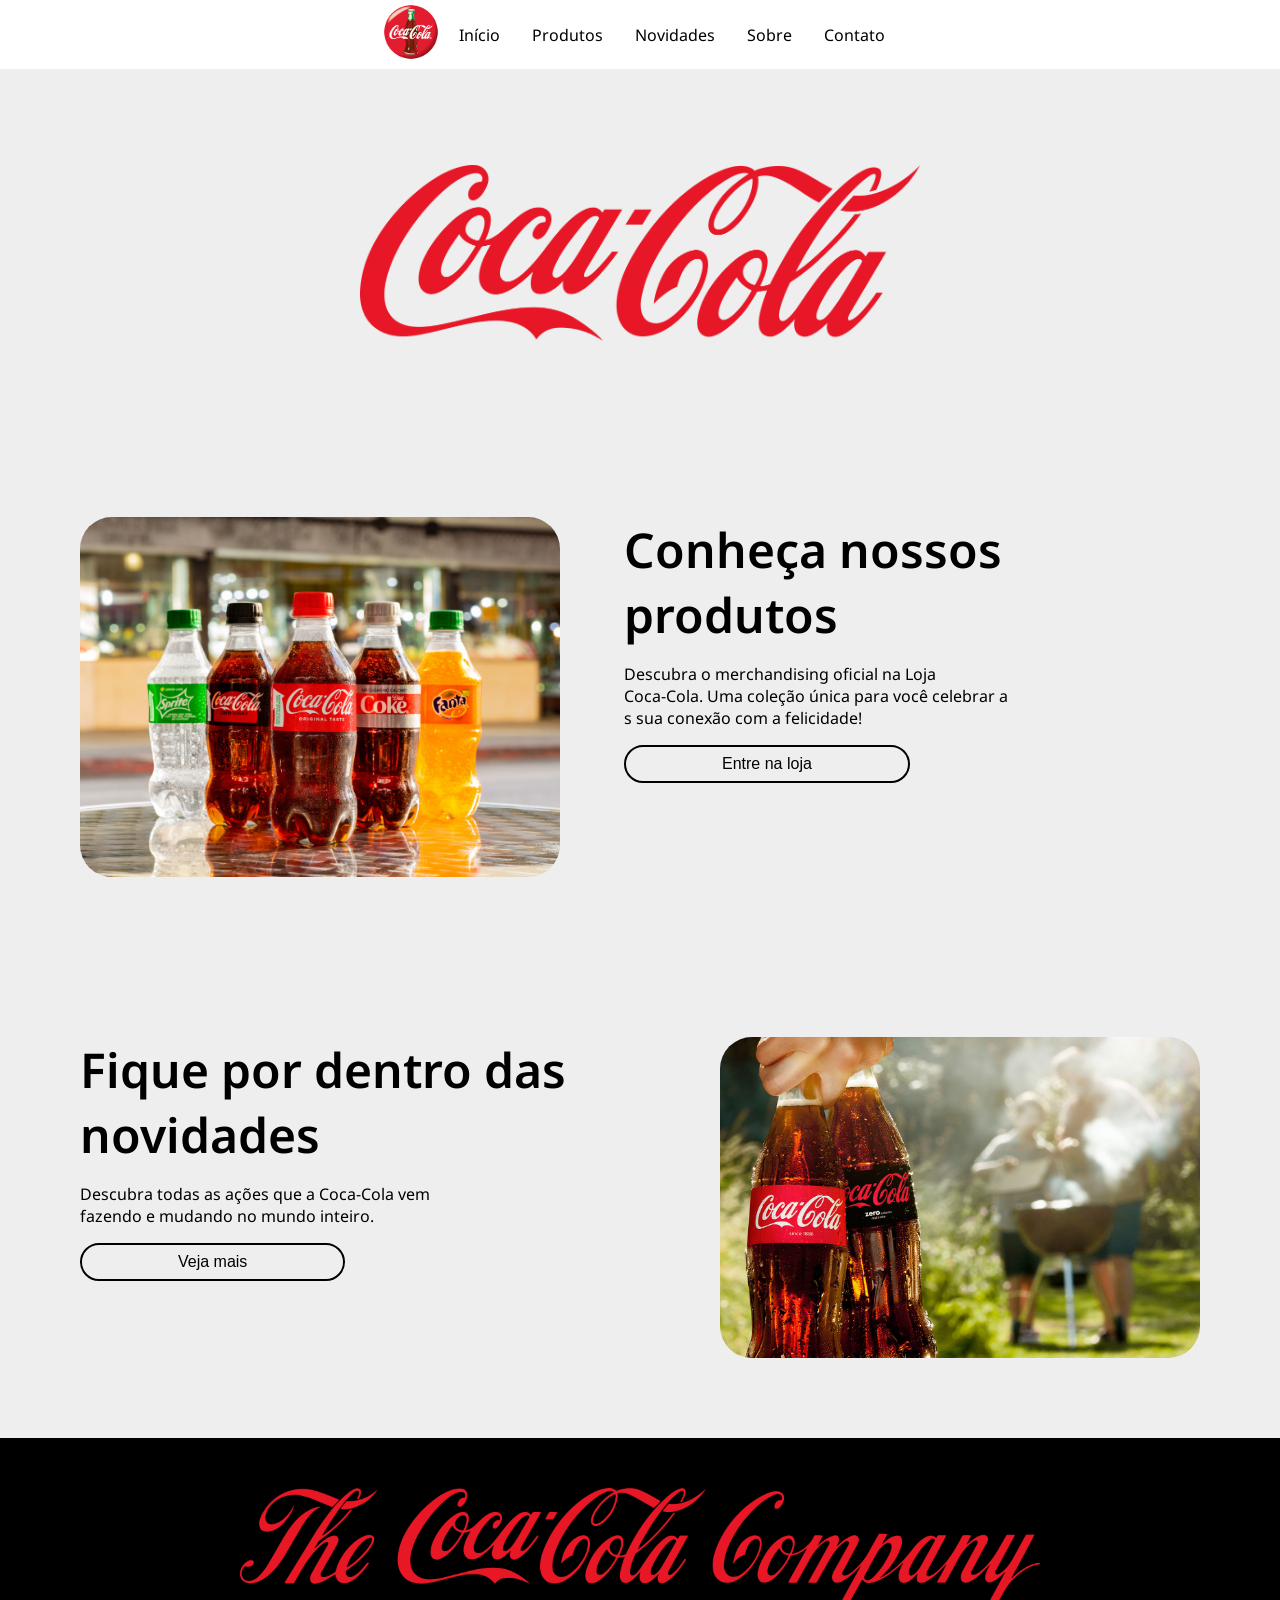
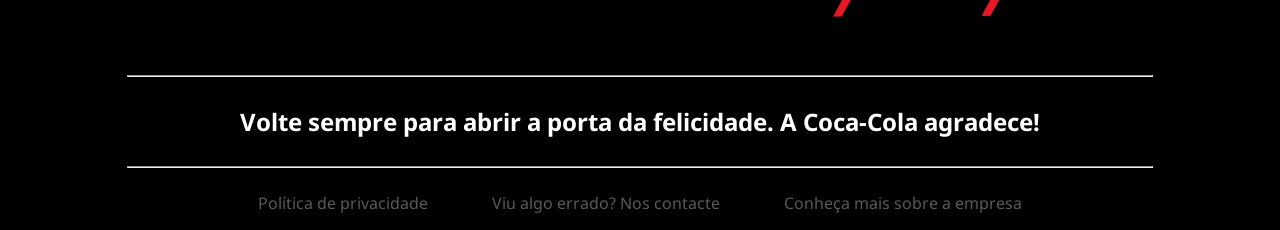
==== index.html @ 6ea71fd9 "feat: Toggle Menu improvements and some resposivity things fixed" ====
<!DOCTYPE html>
<html lang="pt-br">
<head>
    <style>
        @import url('https://fonts.googleapis.com/css2?family=Noto+Sans:ital,wght@0,100..900;1,100..900&display=swap');
    </style>
    <meta charset="UTF-8">
    <meta name="viewport" content="width=device-width, initial-scale=1.0">
    <link rel="stylesheet" href="style.css">
    <link rel="stylesheet" type="text/css" href="https://cdn.playarena.me/FontAwesome/css/all.css">
    <link rel="shortcut icon" href="img/favicon.ico" type="image/x-icon">
    <title>Coca-Cola: A porta da felicidade</title>
</head>
<body>
    <nav class="navBar" id="navBar">
        <a role="button" href="" class="navImage"><img class="navImage" src="../img/R.png" alt="">  </a> 
        <div class="buttonsNavDiv" id="mobilenav">   
            <a role="button" href="../index.html" class="menuLink">Início</a>    
            <a role="button" href="pages/products.html" class="menuLink">Produtos</a>
            <a role="button" href="pages/news.html" class="menuLink">Novidades</a>
            <a role="button" href="pages/about.html" class="menuLink">Sobre</a>
            <a role="button" href="pages/contact.html" class="menuLink">Contato</a>
            <button class="respButtons" id="mobileX" onclick="closeMobileMenu()">
                <i class="fa-solid fa-x"></i>
            </button>
            <hr class="hrNavMob" style="width: 100%; height: 2px; border-radius: 5px; outline: none; background-color: black;">
            <div class="navmobFooterDiv">
                <img class="navmobFooter" src="img/cocacompany.png" alt="" >
            </div>
            
        </div>
            <button class="respButtons" id="mobilenavbtn" onclick="toggleMobileMenu()">
                <i class="fa fa-bars"></i>
            </button>
    </nav>
    <main>
        <div class="initImage">
            <img class="mainImage" src="img/coca-cola-main-logo.png" alt="">
        </div>

        <div class="prodCard">
            <img class="card01" src="img/products.jpg" alt=""> 
            <div>
                <label class="labelCard" for="card01">Conheça nossos produtos</label>
                <p class="paragraphCard">Descubra o merchandising oficial na Loja <br> Coca‑Cola. Uma coleção única para você celebrar a <br>s sua conexão com a felicidade!</p>
                <button class="buttonCard">Entre na loja</button>
            </div>
        </div>
        <div class="prodCard">
            <div>
                <label class="labelCard" for="card01">Fique por dentro das novidades</label>
                <p class="paragraphCard">Descubra todas as ações que a Coca‑Cola vem <br> fazendo e mudando no mundo inteiro.</p>
                <button class="buttonCard">Veja mais</button>
            </div>
            <img class="card01" src="img/novidades.jpg" alt=""> 
        </div>
    </main>

    <footer>
        <img class="footerIMG" src="img/cocacompany.png" alt="">
        <hr style="color: white; width: 80%;">
        <h2>Volte sempre para abrir a porta da felicidade. A Coca-Cola agradece!</h2>
        <hr style="color: white; width: 80%;">
        <div class="footerBtns">
            <a class="ftrBTN" href="#">Política de privacidade</a>
            <a class="ftrBTN"href="#">Viu algo errado? Nos contacte</a>
            <a class="ftrBTN"href="#">Conheça mais sobre a empresa</a>
        </div>
    </footer>

    <script src="app.js"></script>
</body>
</html>
---- style.css ----
.noto-sans-oie {
    font-family: "Noto Sans", sans-serif;
    font-optical-sizing: auto;
    font-weight: 10;
    font-style: normal;
    font-variation-settings:
      "wdth" 100;
  }
body{
    --bgcolor: rgb(238, 238, 238);
    font-family: "Noto Sans", sans-serif;
    padding: 0;
    margin: 0;
    display: flex;
    align-items: center;
    flex-direction: column;
    background-color: var(--bgcolor);
    height: 100%;
    max-width: 100vw;
    max-height: 100vh;
}

.navBar {
    outline: none;
    display: flex;
    justify-content: center;
    align-items: center;
    background-color: white;
    width: 100%;
    height: 100%;
}

#mobilenavbtn{
    display: none;
}

.buttonsNavDiv {
    display: flex;
    justify-content: flex-start;
    align-items: center;
}

.navImage{
    width: 4rem;
}

.respButtons{
    outline: none;
    background: none;
    border: none;
    font-size: 1rem;
    cursor: pointer;
}
footer {
    display: flex;
    justify-content: center;
    align-items: center;
    flex-direction: column;
    background-color: black;
    color: white;
    width: 100%;
    height: fit-content;
}
@keyframes rotateCan {
    0% {
        transform: rotate(0deg);
    } 
    100% {
        transform: rotate(360deg);
    }
}
#mobileBars {
    color: black;
}
.navImage:hover {
    animation: rotateCan 2s;
}

.menuLink {
    margin: 1rem;
    text-decoration: none;
    color:black; 
}

.menuLink:hover {
    text-decoration: underline;
    text-underline-offset: 1.6rem;
    text-decoration-thickness: 0.2rem;
}

.initImage {
    display: flex;
    justify-content: center;
    align-items: center;
    flex-direction: column;
    padding: 6rem;
}

.mainImage{
    width: 35rem;
}

.prodCard{
    padding: 5rem;
    display: flex;
    gap: 4rem;
    justify-content: flex-start;
    align-items: flex-start;
    flex-direction: row;
}
.labelCard{
    font-size: 3rem;
    font-weight: 600;

}
.buttonCard {
    outline: none;
    font-size: 1rem;
    background-color: var(--bgcolor);
    padding: 0.5rem 6rem;
    border: 2px solid black;
    border-radius: 4rem;
    cursor: pointer;
}

.buttonCard:hover {
    background-color: lightgray;
}

.card01 {
    width: 30rem;
    border-radius: 2rem;
}

.footerIMG{
    padding: 50px;
    width: 50rem;
}

.footerBtns{
    display: flex;
    justify-content: center;
    align-items: center;
    flex-direction: row;
}

.footerBtns > .ftrBTN {
    padding: 1rem 2rem;
    opacity: 35%;
    text-decoration: none;
    color: white;
}

.ftrBTN:hover {
    opacity: 100%;
}

body:has(.mobileactive) {
    overflow: hidden;
}

body:has(.mobileactive) .buttonsNavDiv {
    display: flex;
}
#mobileX {
    display: none;
}
body:has(.mobileactive) #mobileX {
    display: block;
        position: absolute;
        right: 10rem;
        top: 7rem;
}

.hrNavMob{
    display: none;
}
body:has(.mobileactive) .hrNavMob {
    display: flex;
}
body:has(.mobileactive) .navmobFooterDiv {
    display: flex;
    justify-content: center;
    align-items: center;
    width: 100%;
}
.navmobFooterDiv{
    display: none;
}
body:has(.mobileactive) .navmobFooter {
    width: 20rem;
}

@media (max-width: 1000px) {
    .buttonsNavDiv {
        position: fixed;
        inset: 0;
        background-color: white;
        display: none;
        gap: 2rem;
        padding: min(10rem, 10%);
        flex-direction: column;
        justify-content: center;
        align-items: flex-start;
    }

    .navBar.mobileactive{
        height: 100%;
    }

    .navBar{
        gap: 50%;
    }

    #mobilenavbtn{
        display: block;
    }

    .menuLink:hover {
        text-decoration: underline;
        text-underline-offset: 0.2rem;
        text-decoration-thickness: 0.2rem;
    }
}
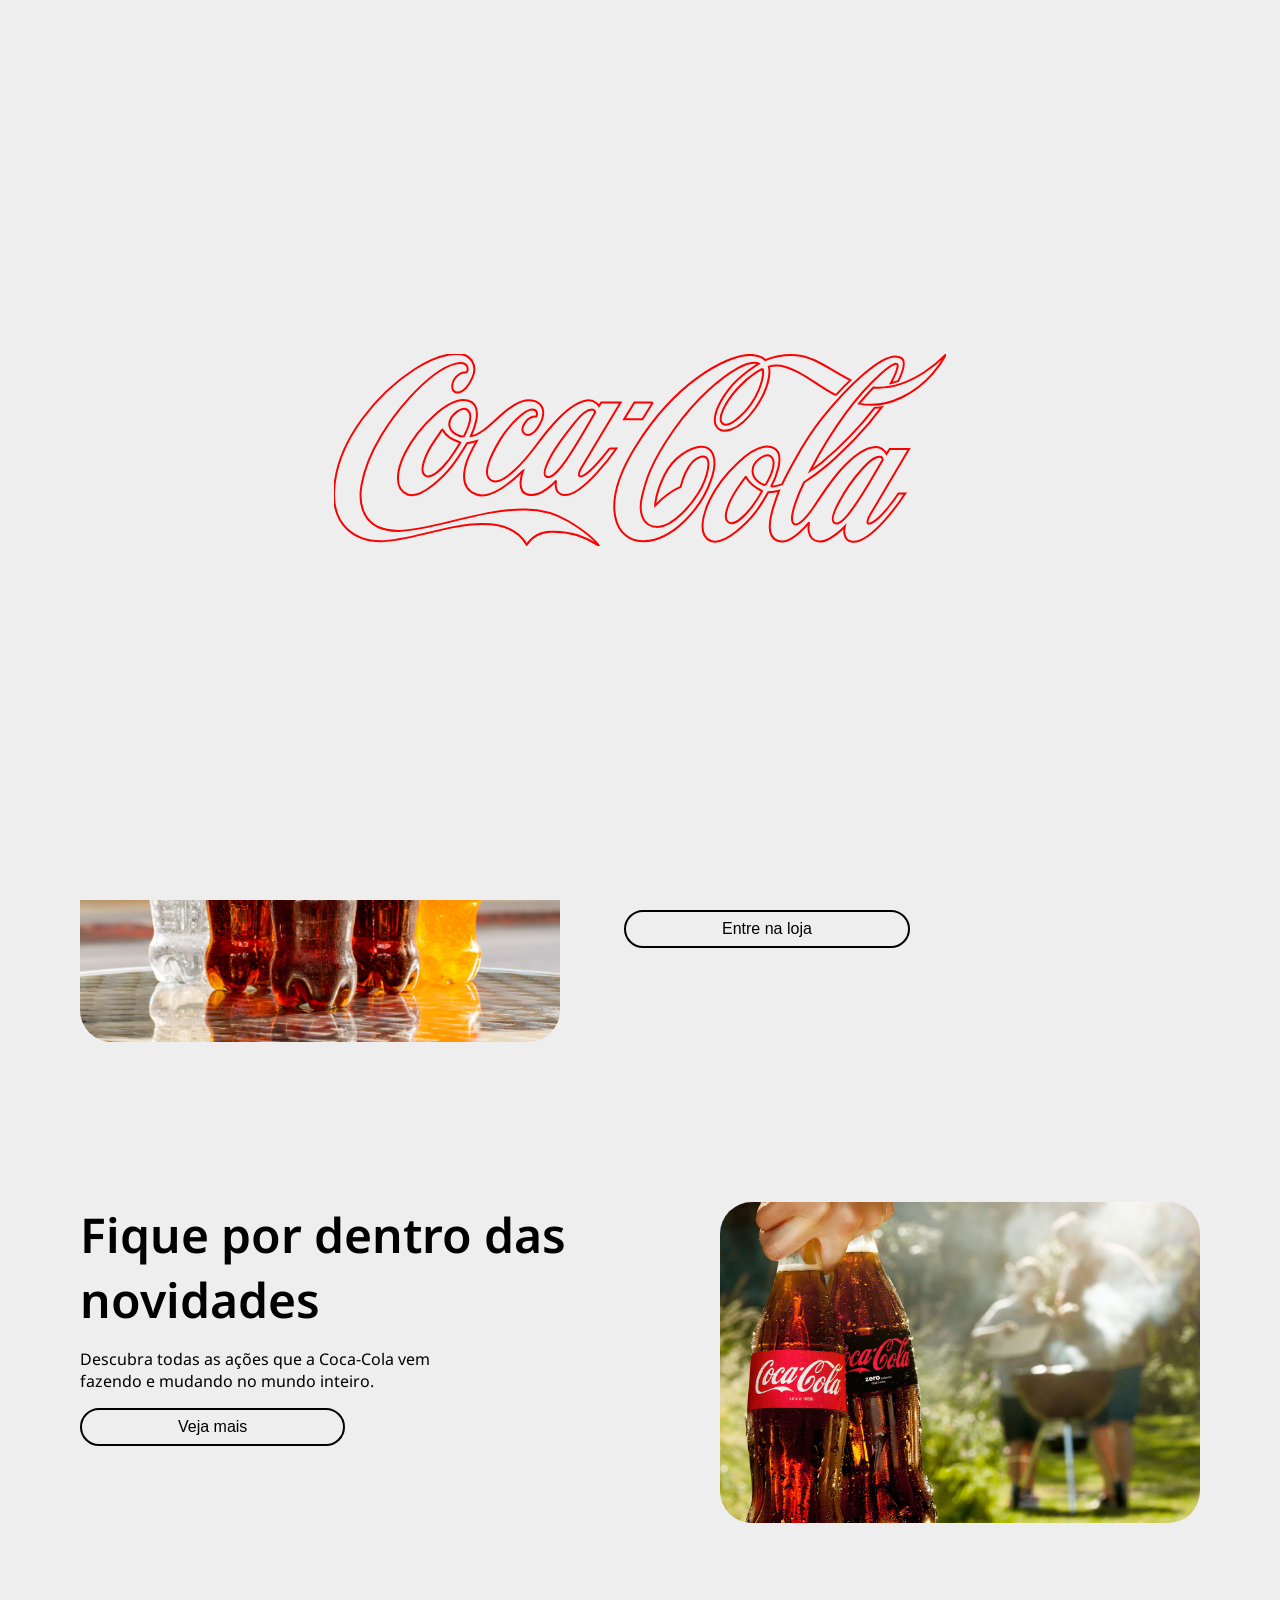
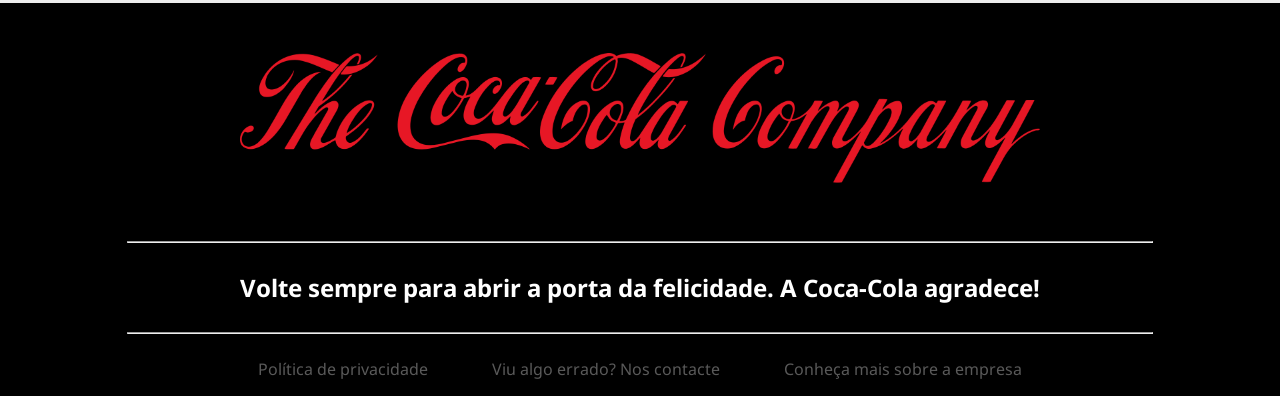
==== commit 07c91d35: "feat: Added a new LoadingScreenPage, added same NAV at all pages, finished first page??" ====
--- a/index.html
+++ b/index.html
@@ -12,6 +12,9 @@
     <title>Coca-Cola: A porta da felicidade</title>
 </head>
 <body>
+    <div class="LoadingScreen loading">
+        <svg xmlns="http://www.w3.org/2000/svg" viewBox="0 0 615.08 192.94"><title>Coca cola</title><g><g><path pathLength="1" class="cls-1" d="M430.88,14.81s-11.53,4.59-24.94,19.37S384.72,65.58,390.5,70c2.22,1.68,7.34,2,16.63-6.4a73.4,73.4,0,0,0,19.66-27.26c6-14.63,4.09-21.35,4.09-21.51M504.27,41.4c-14.9-7.64-25.79-17-37.12-22.79-10.81-5.55-17.8-7.87-26.54-6.7a27.08,27.08,0,0,0-3.6.9S441.51,28.18,423.6,54C405.46,80.18,389,80,384.32,72.81c-4.9-7.59,1.43-23.06,12-36.83,11.07-14.4,30.51-26.34,30.51-26.34s-6.2-3.79-21.42,4.84C390.56,22.86,365,42.86,341.28,76.59s-28.42,52.29-31.82,66.9-.31,30.26,15.89,30.26,35.06-24.71,40.38-33.3c9.89-16,16.34-40.54,2.88-37.17-6.63,1.66-12,9-15.39,16.07a68.75,68.75,0,0,0-4.88,14.2,56,56,0,0,0-13.13,7.64,97.09,97.09,0,0,0-12.46,11s.06-11.68,9.37-30.58,26.4-27.53,36.08-28.34c8.72-.7,20.07,6.7,10.45,34s-38,60.49-67.81,60.9c-27.51.38-45.51-34.73-7.22-96C346,24.48,395.71,3.71,411.85,1.4s21.39,4.81,21.39,4.81a69.43,69.43,0,0,1,30.69-5.06C483.64,2.48,498.88,16.43,519,26.23c-5.23,5-10.22,10.25-14.72,15.17m88.54-22.79c-13.66,8.76-32.56,16.7-50.72,15-4.6,4.75-9.52,10.25-14.45,16.25,31.49,6.23,59.08-13.28,73.75-29.89A97.91,97.91,0,0,0,615.08.3a122.82,122.82,0,0,1-22.27,18.31m-41.93,88.72a6.86,6.86,0,0,0,.58-1.31,3.18,3.18,0,0,0-2.89-2.76c-3-.14-7.09.43-17.82,12.31a161.54,161.54,0,0,0-22.81,32.36c-6.14,11.22-8.63,19.58-5.1,21.74a5.09,5.09,0,0,0,3.72.38c2.39-.57,5.1-2.81,9.22-7.58,1.93-2.24,4.07-5.41,6.63-8.92,7.1-9.66,24.94-40.07,28.47-46.22M439.42,120.25c1.79-4.68,4.07-13.87-.67-17.48-5.09-3.83-18.07,5.16-18.14,14.38-.09,9.44,9.14,13.71,11.35,14.31,1.26.34,1.7.29,2.31-.72a84.17,84.17,0,0,0,5.15-10.49m-9.82,17.17a39.24,39.24,0,0,1-8.92-5.69A28.6,28.6,0,0,1,414,123.6c-.18-.3-.36-.07-.56.2s-1,1-7.92,11.14-17.55,31.15-7.93,34.73c6.16,2.29,16.41-8.5,22-15.65a133.53,133.53,0,0,0,10.33-15.72c.29-.61,0-.75-.31-.88m109.12,24.27c-2.61,4.18-5.59,12.2,3,7.21,10.51-6.07,25.48-28.78,25.48-28.78H574a227.6,227.6,0,0,1-20.58,27c-10.65,11.8-23.64,22.52-32.79,21.46-10.69-1.25-7.34-15.28-7.34-15.28S498,189.58,487.42,188.41c-14.29-1.58-9.93-19.24-9.93-19.24S461.33,189,450.32,188.39c-17.26-1-12.92-22-8.12-36.79,2.57-7.91,4.95-14.12,4.95-14.12s-1.71.45-5.39,1c-1.92.27-5.42.47-5.42.47s-7.19,12.68-12.94,20.3-30.19,33.89-44.57,28.63c-13.3-4.86-8.9-25.22-1.16-41.4,11.3-23.59,43.08-57.48,61.41-53,19,4.61.43,39.28.43,39.28s0,.13.2.22c.38.14,1.37.25,3.66-.2a41.13,41.13,0,0,0,6.95-2.07s19.1-40,40.2-66.17S553.71-6.7,570.23,4.2c4,2.68,2.2,11.91-3.24,23.11a74.1,74.1,0,0,1-7.46,2c3.64-6.61,6.05-12.18,6.77-16.07,2.49-13.52-29.08,15-51.64,45.64a425.28,425.28,0,0,0-36.1,58.43A98.92,98.92,0,0,0,490.2,109a333.22,333.22,0,0,0,28.64-26.74,311.87,311.87,0,0,0,24.38-28.14,66.14,66.14,0,0,0,7.17-.74,308.92,308.92,0,0,1-26.9,31.78c-9,9.1-18.74,18.89-27.2,26a226.54,226.54,0,0,1-23.86,17.73s-19.73,39.79-9,42.34c6.31,1.52,18.77-17.67,18.77-17.67s16.26-24.81,26.06-36c13.37-15.2,24.88-24,36.38-24.16,6.7-.12,10.65,7,10.65,7l3.15-4.88h19.4s-36.23,61.48-39.13,66.11M592.81,18.61c-13.66,8.76-32.56,16.7-50.72,15-4.6,4.75-9.52,10.25-14.45,16.25,31.49,6.23,59.08-13.28,73.75-29.89A97.91,97.91,0,0,0,615.08.3a122.82,122.82,0,0,1-22.27,18.31M320.36,48.77H301.91L291.48,65.62l18.45,0ZM233,107.12c7.85-10.76,29.51-48.47,29.51-48.47a3.17,3.17,0,0,0-2.88-2.76c-3-.14-8,.87-17.93,13.3s-17.64,22.32-23.26,32.61c-6.16,11.23-8.85,19.15-5.31,21.3a5.26,5.26,0,0,0,3.71.38c2.3-.58,5.31-2.89,9.44-7.64,1.94-2.22,4.14-5.21,6.72-8.72m-99-51c-5.1-3.85-18.07,5.16-18.14,14.36-.08,9.45,11.67,12.34,13.19,12.41a2.31,2.31,0,0,0,1.29-.27,1.54,1.54,0,0,0,.62-.68,89.27,89.27,0,0,0,3.72-8.34c1.79-4.68,4.06-13.87-.68-17.48m-7.69,32.53a43,43,0,0,1-10-4.6,20.82,20.82,0,0,1-7.14-7.91c-.18-.3-.38-.07-.56.2s-1.22,1.57-8.16,11.75-17.22,31-7.59,34.58C99,125,109.37,114.12,115,107a185.55,185.55,0,0,0,11.66-17.46c.23-.61,0-.75-.34-.86M277,94.92h6.76s-33.87,49-53,46.72c-10.68-1.25-7.51-14.43-7.51-14.43s-15,17.56-28.78,14c-12.5-3.21-4.43-24-4.43-24-1.42.57-28.47,31.06-47.48,23.75-19.89-7.68-9.56-33.21-5.78-40.89,3.21-6.47,6.76-12.77,6.76-12.77s-3.05.86-5,1.3-4.77,1-4.77,1-9.41,15.29-15.16,22.92-30.19,33.85-44.59,28.63-10.83-25.37-2.74-41.37c13.12-25.95,44.25-57.84,63-53,18.94,4.83,3.26,35.55,3.26,35.55s3.77.49,12.8-5.67c13-8.87,30.16-32.73,48.74-29.93C207.84,48.05,216,57,204.84,74c-3.56,5.46-9.53,10.34-14.1,5.51-2.85-3-.36-8.47,2.63-12.21a11.7,11.7,0,0,1,10-4.58s3.07-7-4.74-6.9c-6.32.12-22.32,14.85-31.35,29.73-8.28,13.66-20.83,36.93-8.23,42,11.55,4.66,33.53-21.43,43.71-35.1S236.14,47.8,255.6,46.56c6.7-.44,10.69,5.67,10.69,5.67l2.25-3.56H288s-36.65,61.16-39.51,65.79c-2.25,3.62-5.24,11.76,3,7.2S277,94.92,277,94.92m-10.59,98a80.59,80.59,0,0,0-48.9-14.27,30,30,0,0,0-23.86,12.93c-7.42-12.95-22.09-20.9-44.77-20.72-36.65.42-73,17.32-101.8,17.3C19.48,188.16-.65,170.81,0,140,1.21,85.93,46.9,37.24,81,15.33,100.66,2.74,117.1-1,127.85.21c7.84.87,17.27,9.93,11.32,23.28C130.43,43,118.36,41.4,118.81,32.07c.25-6.07,4.29-9.89,7.33-12,1.93-1.33,5.34-1.71,7.12-1.75,1.73-1.46,3-12.14-11-8.63S91.26,27,75.12,44.83,33.85,96.36,27.64,131.75c-2.9,16.41-1,46.34,37.91,46,33-.27,81.64-22,126.34-21.55,17.35.17,32.45,4.85,44.22,12.11,11.56,7.12,25.42,17.52,30.34,24.62"/></g></g></svg>
+    </div>
     <nav class="navBar" id="navBar">
         <a role="button" href="" class="navImage"><img class="navImage" src="../img/R.png" alt="">  </a> 
         <div class="buttonsNavDiv" id="mobilenav">   
@@ -25,9 +28,8 @@
             </button>
             <hr class="hrNavMob" style="width: 100%; height: 2px; border-radius: 5px; outline: none; background-color: black;">
             <div class="navmobFooterDiv">
-                <img class="navmobFooter" src="img/cocacompany.png" alt="" >
+                <img class="navmobFooter" src="img/cocacompany.png" alt="The Coca Cola Company Logo" >
             </div>
-            
         </div>
             <button class="respButtons" id="mobilenavbtn" onclick="toggleMobileMenu()">
                 <i class="fa fa-bars"></i>
@@ -35,7 +37,7 @@
     </nav>
     <main>
         <div class="initImage">
-            <img class="mainImage" src="img/coca-cola-main-logo.png" alt="">
+            <svg xmlns="http://www.w3.org/2000/svg" viewBox="0 0 615.08 192.94"><title>Coca cola</title><g><g><path pathLength="1" class="cls-1" d="M430.88,14.81s-11.53,4.59-24.94,19.37S384.72,65.58,390.5,70c2.22,1.68,7.34,2,16.63-6.4a73.4,73.4,0,0,0,19.66-27.26c6-14.63,4.09-21.35,4.09-21.51M504.27,41.4c-14.9-7.64-25.79-17-37.12-22.79-10.81-5.55-17.8-7.87-26.54-6.7a27.08,27.08,0,0,0-3.6.9S441.51,28.18,423.6,54C405.46,80.18,389,80,384.32,72.81c-4.9-7.59,1.43-23.06,12-36.83,11.07-14.4,30.51-26.34,30.51-26.34s-6.2-3.79-21.42,4.84C390.56,22.86,365,42.86,341.28,76.59s-28.42,52.29-31.82,66.9-.31,30.26,15.89,30.26,35.06-24.71,40.38-33.3c9.89-16,16.34-40.54,2.88-37.17-6.63,1.66-12,9-15.39,16.07a68.75,68.75,0,0,0-4.88,14.2,56,56,0,0,0-13.13,7.64,97.09,97.09,0,0,0-12.46,11s.06-11.68,9.37-30.58,26.4-27.53,36.08-28.34c8.72-.7,20.07,6.7,10.45,34s-38,60.49-67.81,60.9c-27.51.38-45.51-34.73-7.22-96C346,24.48,395.71,3.71,411.85,1.4s21.39,4.81,21.39,4.81a69.43,69.43,0,0,1,30.69-5.06C483.64,2.48,498.88,16.43,519,26.23c-5.23,5-10.22,10.25-14.72,15.17m88.54-22.79c-13.66,8.76-32.56,16.7-50.72,15-4.6,4.75-9.52,10.25-14.45,16.25,31.49,6.23,59.08-13.28,73.75-29.89A97.91,97.91,0,0,0,615.08.3a122.82,122.82,0,0,1-22.27,18.31m-41.93,88.72a6.86,6.86,0,0,0,.58-1.31,3.18,3.18,0,0,0-2.89-2.76c-3-.14-7.09.43-17.82,12.31a161.54,161.54,0,0,0-22.81,32.36c-6.14,11.22-8.63,19.58-5.1,21.74a5.09,5.09,0,0,0,3.72.38c2.39-.57,5.1-2.81,9.22-7.58,1.93-2.24,4.07-5.41,6.63-8.92,7.1-9.66,24.94-40.07,28.47-46.22M439.42,120.25c1.79-4.68,4.07-13.87-.67-17.48-5.09-3.83-18.07,5.16-18.14,14.38-.09,9.44,9.14,13.71,11.35,14.31,1.26.34,1.7.29,2.31-.72a84.17,84.17,0,0,0,5.15-10.49m-9.82,17.17a39.24,39.24,0,0,1-8.92-5.69A28.6,28.6,0,0,1,414,123.6c-.18-.3-.36-.07-.56.2s-1,1-7.92,11.14-17.55,31.15-7.93,34.73c6.16,2.29,16.41-8.5,22-15.65a133.53,133.53,0,0,0,10.33-15.72c.29-.61,0-.75-.31-.88m109.12,24.27c-2.61,4.18-5.59,12.2,3,7.21,10.51-6.07,25.48-28.78,25.48-28.78H574a227.6,227.6,0,0,1-20.58,27c-10.65,11.8-23.64,22.52-32.79,21.46-10.69-1.25-7.34-15.28-7.34-15.28S498,189.58,487.42,188.41c-14.29-1.58-9.93-19.24-9.93-19.24S461.33,189,450.32,188.39c-17.26-1-12.92-22-8.12-36.79,2.57-7.91,4.95-14.12,4.95-14.12s-1.71.45-5.39,1c-1.92.27-5.42.47-5.42.47s-7.19,12.68-12.94,20.3-30.19,33.89-44.57,28.63c-13.3-4.86-8.9-25.22-1.16-41.4,11.3-23.59,43.08-57.48,61.41-53,19,4.61.43,39.28.43,39.28s0,.13.2.22c.38.14,1.37.25,3.66-.2a41.13,41.13,0,0,0,6.95-2.07s19.1-40,40.2-66.17S553.71-6.7,570.23,4.2c4,2.68,2.2,11.91-3.24,23.11a74.1,74.1,0,0,1-7.46,2c3.64-6.61,6.05-12.18,6.77-16.07,2.49-13.52-29.08,15-51.64,45.64a425.28,425.28,0,0,0-36.1,58.43A98.92,98.92,0,0,0,490.2,109a333.22,333.22,0,0,0,28.64-26.74,311.87,311.87,0,0,0,24.38-28.14,66.14,66.14,0,0,0,7.17-.74,308.92,308.92,0,0,1-26.9,31.78c-9,9.1-18.74,18.89-27.2,26a226.54,226.54,0,0,1-23.86,17.73s-19.73,39.79-9,42.34c6.31,1.52,18.77-17.67,18.77-17.67s16.26-24.81,26.06-36c13.37-15.2,24.88-24,36.38-24.16,6.7-.12,10.65,7,10.65,7l3.15-4.88h19.4s-36.23,61.48-39.13,66.11M592.81,18.61c-13.66,8.76-32.56,16.7-50.72,15-4.6,4.75-9.52,10.25-14.45,16.25,31.49,6.23,59.08-13.28,73.75-29.89A97.91,97.91,0,0,0,615.08.3a122.82,122.82,0,0,1-22.27,18.31M320.36,48.77H301.91L291.48,65.62l18.45,0ZM233,107.12c7.85-10.76,29.51-48.47,29.51-48.47a3.17,3.17,0,0,0-2.88-2.76c-3-.14-8,.87-17.93,13.3s-17.64,22.32-23.26,32.61c-6.16,11.23-8.85,19.15-5.31,21.3a5.26,5.26,0,0,0,3.71.38c2.3-.58,5.31-2.89,9.44-7.64,1.94-2.22,4.14-5.21,6.72-8.72m-99-51c-5.1-3.85-18.07,5.16-18.14,14.36-.08,9.45,11.67,12.34,13.19,12.41a2.31,2.31,0,0,0,1.29-.27,1.54,1.54,0,0,0,.62-.68,89.27,89.27,0,0,0,3.72-8.34c1.79-4.68,4.06-13.87-.68-17.48m-7.69,32.53a43,43,0,0,1-10-4.6,20.82,20.82,0,0,1-7.14-7.91c-.18-.3-.38-.07-.56.2s-1.22,1.57-8.16,11.75-17.22,31-7.59,34.58C99,125,109.37,114.12,115,107a185.55,185.55,0,0,0,11.66-17.46c.23-.61,0-.75-.34-.86M277,94.92h6.76s-33.87,49-53,46.72c-10.68-1.25-7.51-14.43-7.51-14.43s-15,17.56-28.78,14c-12.5-3.21-4.43-24-4.43-24-1.42.57-28.47,31.06-47.48,23.75-19.89-7.68-9.56-33.21-5.78-40.89,3.21-6.47,6.76-12.77,6.76-12.77s-3.05.86-5,1.3-4.77,1-4.77,1-9.41,15.29-15.16,22.92-30.19,33.85-44.59,28.63-10.83-25.37-2.74-41.37c13.12-25.95,44.25-57.84,63-53,18.94,4.83,3.26,35.55,3.26,35.55s3.77.49,12.8-5.67c13-8.87,30.16-32.73,48.74-29.93C207.84,48.05,216,57,204.84,74c-3.56,5.46-9.53,10.34-14.1,5.51-2.85-3-.36-8.47,2.63-12.21a11.7,11.7,0,0,1,10-4.58s3.07-7-4.74-6.9c-6.32.12-22.32,14.85-31.35,29.73-8.28,13.66-20.83,36.93-8.23,42,11.55,4.66,33.53-21.43,43.71-35.1S236.14,47.8,255.6,46.56c6.7-.44,10.69,5.67,10.69,5.67l2.25-3.56H288s-36.65,61.16-39.51,65.79c-2.25,3.62-5.24,11.76,3,7.2S277,94.92,277,94.92m-10.59,98a80.59,80.59,0,0,0-48.9-14.27,30,30,0,0,0-23.86,12.93c-7.42-12.95-22.09-20.9-44.77-20.72-36.65.42-73,17.32-101.8,17.3C19.48,188.16-.65,170.81,0,140,1.21,85.93,46.9,37.24,81,15.33,100.66,2.74,117.1-1,127.85.21c7.84.87,17.27,9.93,11.32,23.28C130.43,43,118.36,41.4,118.81,32.07c.25-6.07,4.29-9.89,7.33-12,1.93-1.33,5.34-1.71,7.12-1.75,1.73-1.46,3-12.14-11-8.63S91.26,27,75.12,44.83,33.85,96.36,27.64,131.75c-2.9,16.41-1,46.34,37.91,46,33-.27,81.64-22,126.34-21.55,17.35.17,32.45,4.85,44.22,12.11,11.56,7.12,25.42,17.52,30.34,24.62"/></g></g></svg>
         </div>
 
         <div class="prodCard">
--- a/style.css
+++ b/style.css
@@ -16,9 +16,9 @@
     flex-direction: column;
     background-color: var(--bgcolor);
     height: 100%;
-    max-width: 100vw;
-    max-height: 100vh;
-}
+    min-height: 100vh;
+}
+
 
 .navBar {
     outline: none;
@@ -52,6 +52,7 @@
     cursor: pointer;
 }
 footer {
+    margin-top: auto;
     display: flex;
     justify-content: center;
     align-items: center;
@@ -94,6 +95,49 @@
     align-items: center;
     flex-direction: column;
     padding: 6rem;
+}
+.LoadingScreen.loading {
+    position: fixed;
+    inset: 0;
+    display: flex;
+    justify-content: center;
+    align-items: center;
+    background-color: var(--bgcolor);
+    width: 100vw;
+    height: 100vh;
+}
+
+body:has(.loading) {
+    overflow: hidden;
+}
+
+.LoadingScreen{
+    display: none;
+}
+
+@keyframes path-line {
+    0% {
+      stroke-dashoffset: 1;
+      fill: transparent;
+    }
+    100% {
+      stroke-dashoffset: 0;
+      fill: red;
+    }
+  } 
+
+.LoadingScreen svg {
+    height: 12rem;
+
+}
+
+.LoadingScreen svg path {
+    stroke-dasharray: 1;
+    stroke-dashoffset: 0;
+    stroke: red;
+    fill: transparent;
+    stroke-width: 2;
+    animation: path-line 2000ms ease-in-out infinite;
 }
 
 .mainImage{
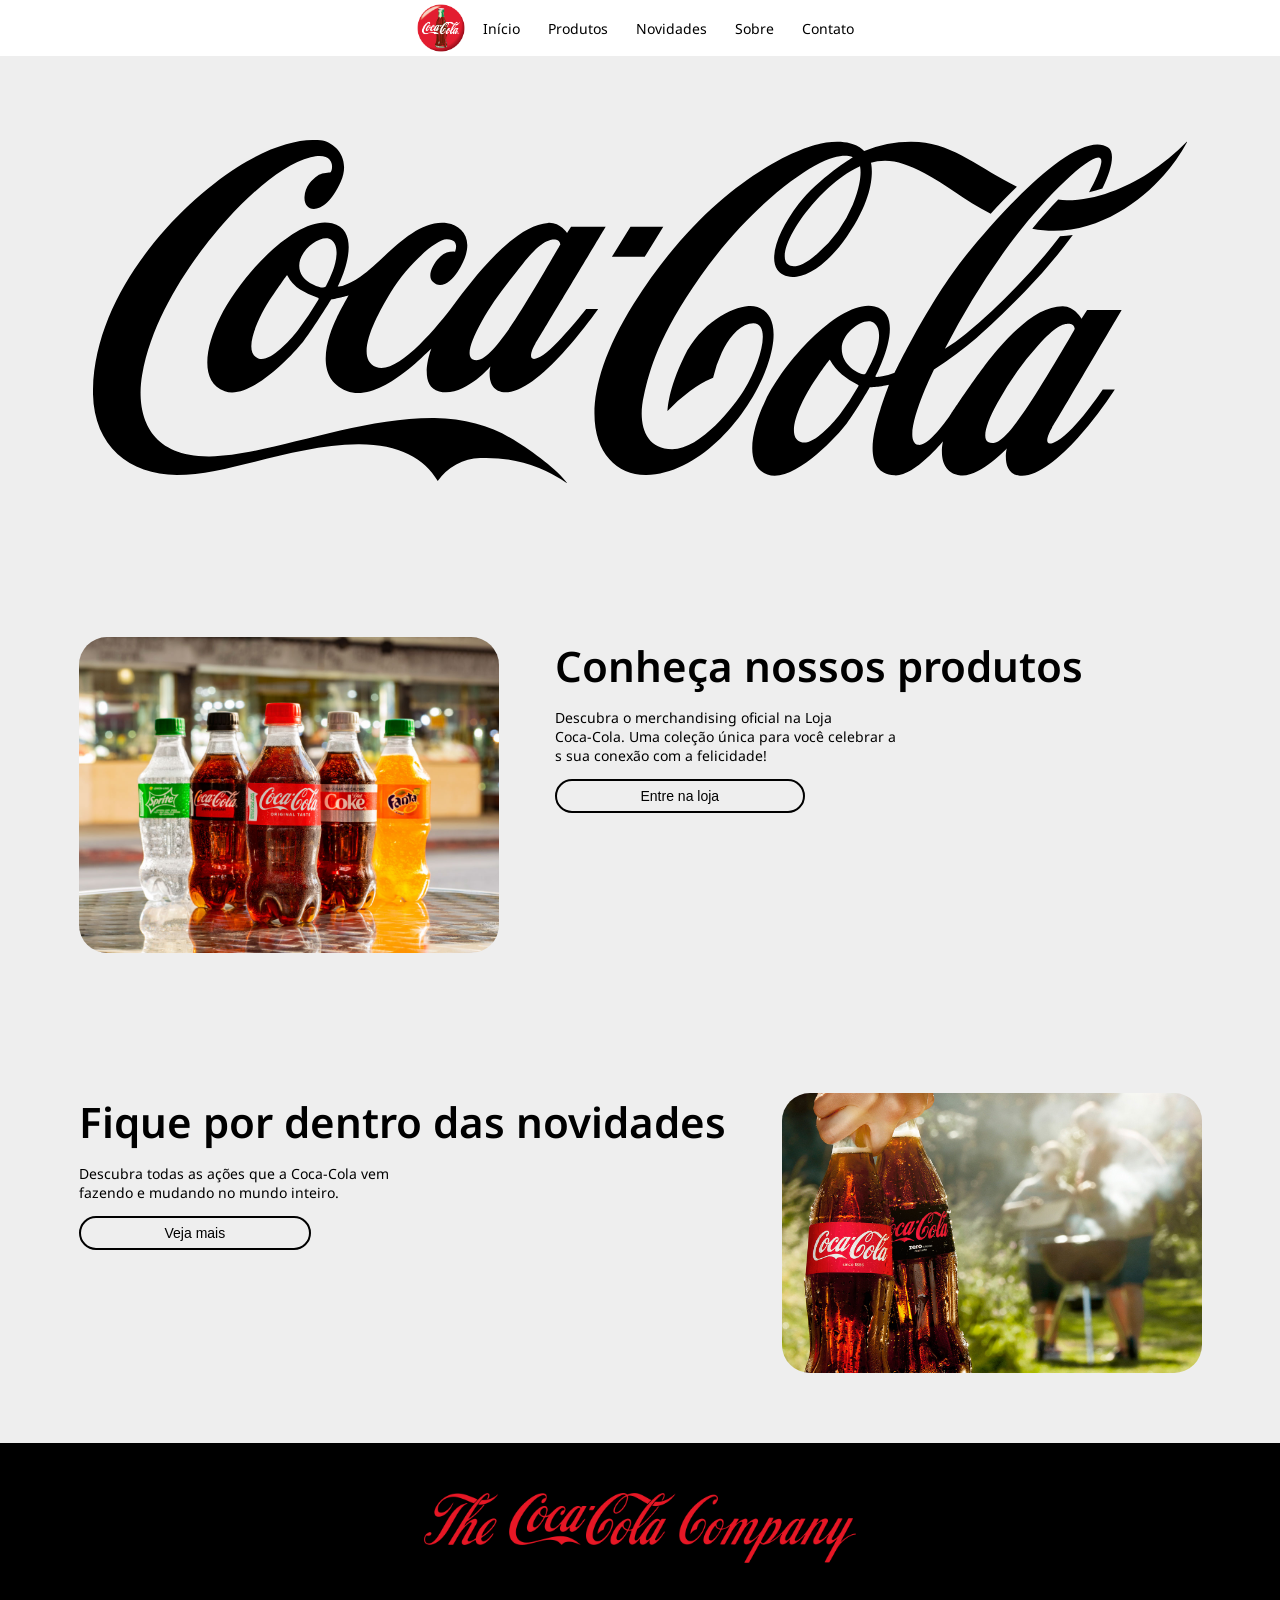
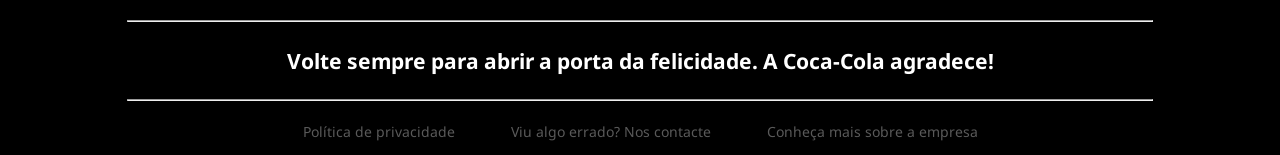
==== commit 2869b053: "feat/tweaks: Resposivity on first page finished, set some verifications in JS" ====
--- a/index.html
+++ b/index.html
@@ -61,7 +61,7 @@
     <footer>
         <img class="footerIMG" src="img/cocacompany.png" alt="">
         <hr style="color: white; width: 80%;">
-        <h2>Volte sempre para abrir a porta da felicidade. A Coca-Cola agradece!</h2>
+        <h2 style="text-align:center;">Volte sempre para abrir a porta da felicidade. A Coca-Cola agradece!</h2>
         <hr style="color: white; width: 80%;">
         <div class="footerBtns">
             <a class="ftrBTN" href="#">Política de privacidade</a>
--- a/style.css
+++ b/style.css
@@ -6,6 +6,8 @@
     font-variation-settings:
       "wdth" 100;
   }
+
+
 body{
     --bgcolor: rgb(238, 238, 238);
     font-family: "Noto Sans", sans-serif;
@@ -41,7 +43,7 @@
 }
 
 .navImage{
-    width: 4rem;
+    height: 4rem;
 }
 
 .respButtons{
@@ -50,6 +52,7 @@
     border: none;
     font-size: 1rem;
     cursor: pointer;
+    color: black;
 }
 footer {
     margin-top: auto;
@@ -178,7 +181,7 @@
 
 .footerIMG{
     padding: 50px;
-    width: 50rem;
+    height: 5rem;
 }
 
 .footerBtns{
@@ -234,6 +237,64 @@
 body:has(.mobileactive) .navmobFooter {
     width: 20rem;
 }
+@media (max-width: 1280px){
+    html {
+        font-size: 14px;
+    }
+    body:has(.mobileactive) #mobileX {
+        display: block;
+            position: absolute;
+            right: 10rem;
+            top: 11rem;
+    }
+  }
+
+  @media (max-width: 720px){
+    html {
+        font-size: 12px;
+    }
+    .prodCard {
+        flex-direction: column;
+        justify-content: center;
+        align-items: center;
+    }
+    .prodCard:nth-of-type(3){
+        flex-direction: column-reverse;
+    }
+    .prodCard > div{
+        display: flex;
+        flex-direction: column;
+    }
+    .prodCard > img{
+        width: 100%;
+    }
+    .menuLink{
+        font-size: 20px;
+    }
+    body:has(.mobileactive) #mobileX {
+        display: block;
+            position: absolute;
+            right: 10rem;
+            top: 14rem;
+    }
+    .navImage{
+        height: 5rem;
+    }
+    .respButtons{
+        font-size: 24px;
+    }
+  }
+  @media (max-width: 500px){
+    html {
+        font-size: 10px;
+    }
+    body:has(.mobileactive) #mobileX {
+        display: block;
+            position: absolute;
+            right: 10rem;
+            top: 20rem;
+    }
+  }
 
 @media (max-width: 1000px) {
     .buttonsNavDiv {
@@ -253,7 +314,7 @@
     }
 
     .navBar{
-        gap: 50%;
+        gap: 60%;
     }
 
     #mobilenavbtn{
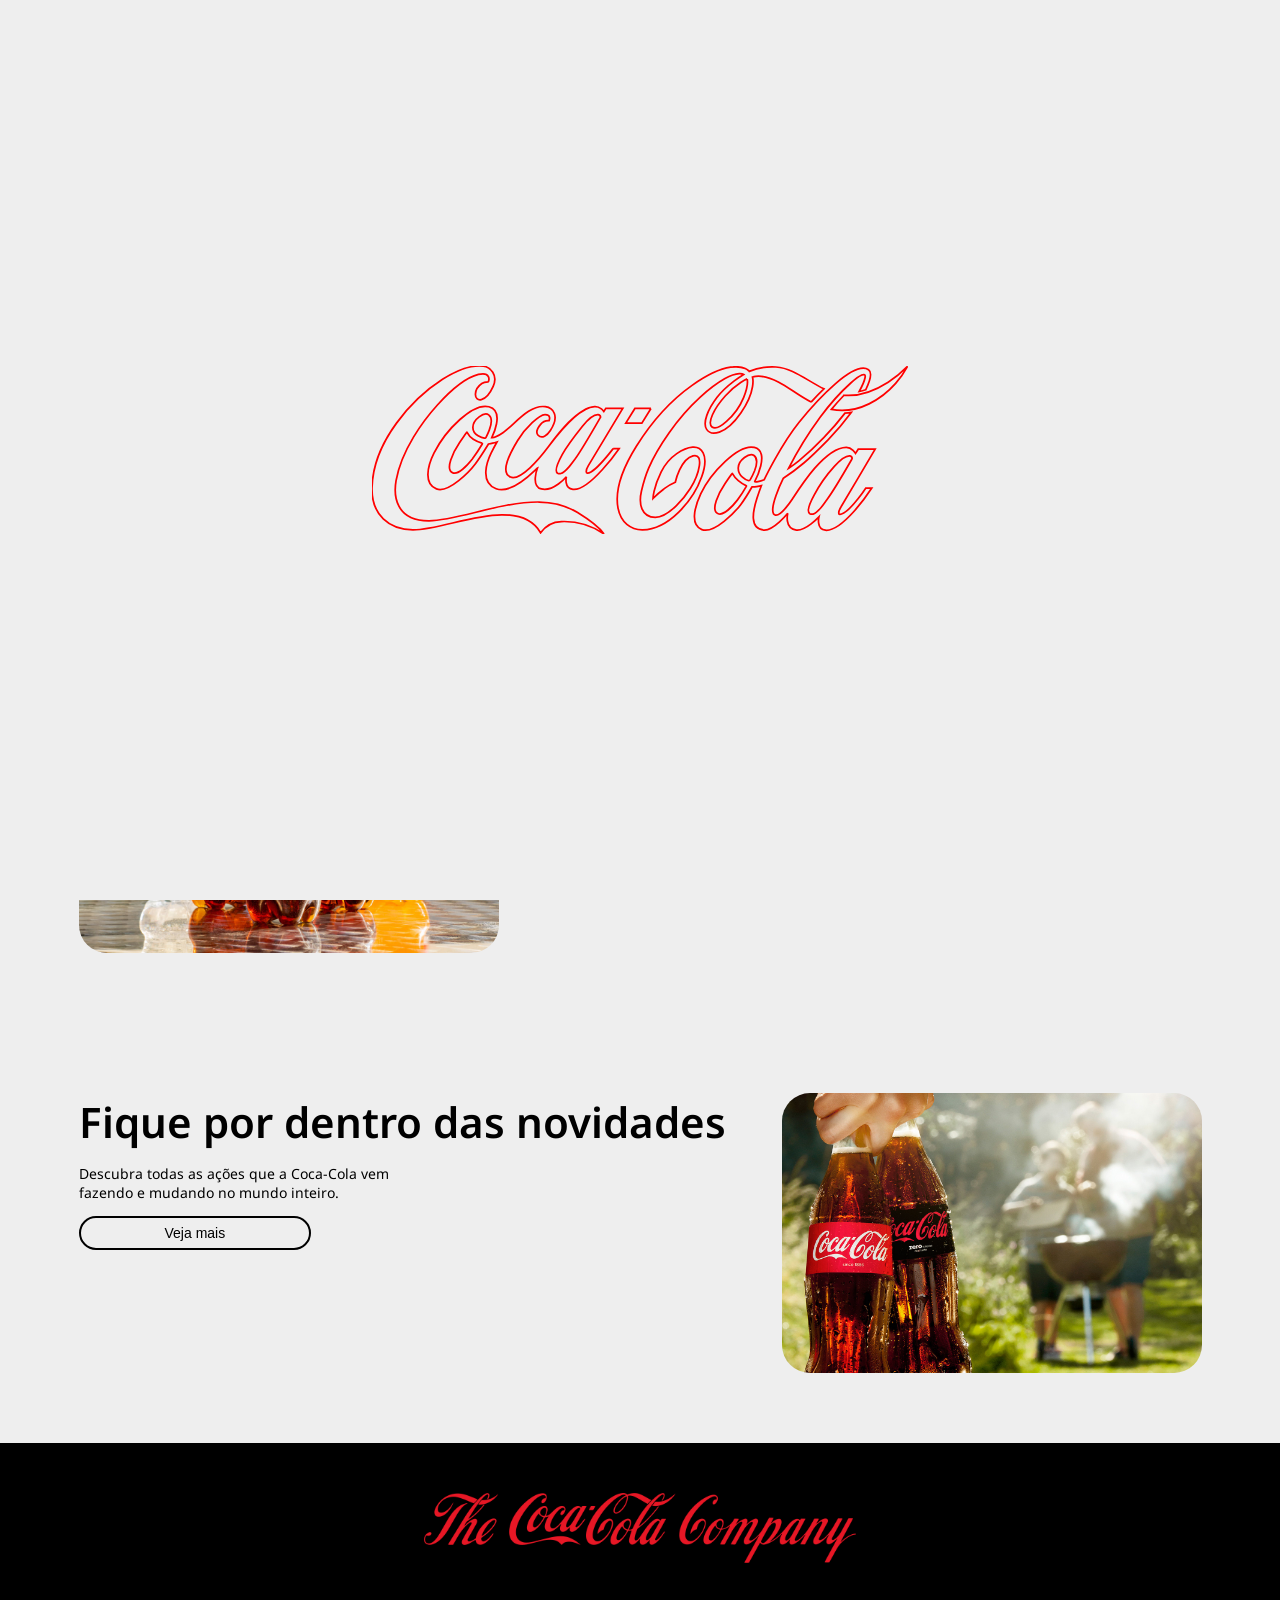
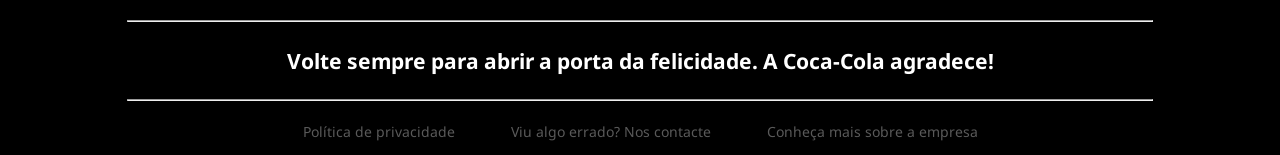
==== commit 985f4abe: "appjs" ====
--- a/index.html
+++ b/index.html
@@ -70,6 +70,6 @@
         </div>
     </footer>
 
-    <script src="app.js"></script>
+    <script src="../script/app.js"></script>
 </body>
 </html>
--- a/style.css
+++ b/style.css
@@ -78,6 +78,7 @@
 }
 .navImage:hover {
     animation: rotateCan 2s;
+    transform-origin: center center;
 }
 
 .menuLink {
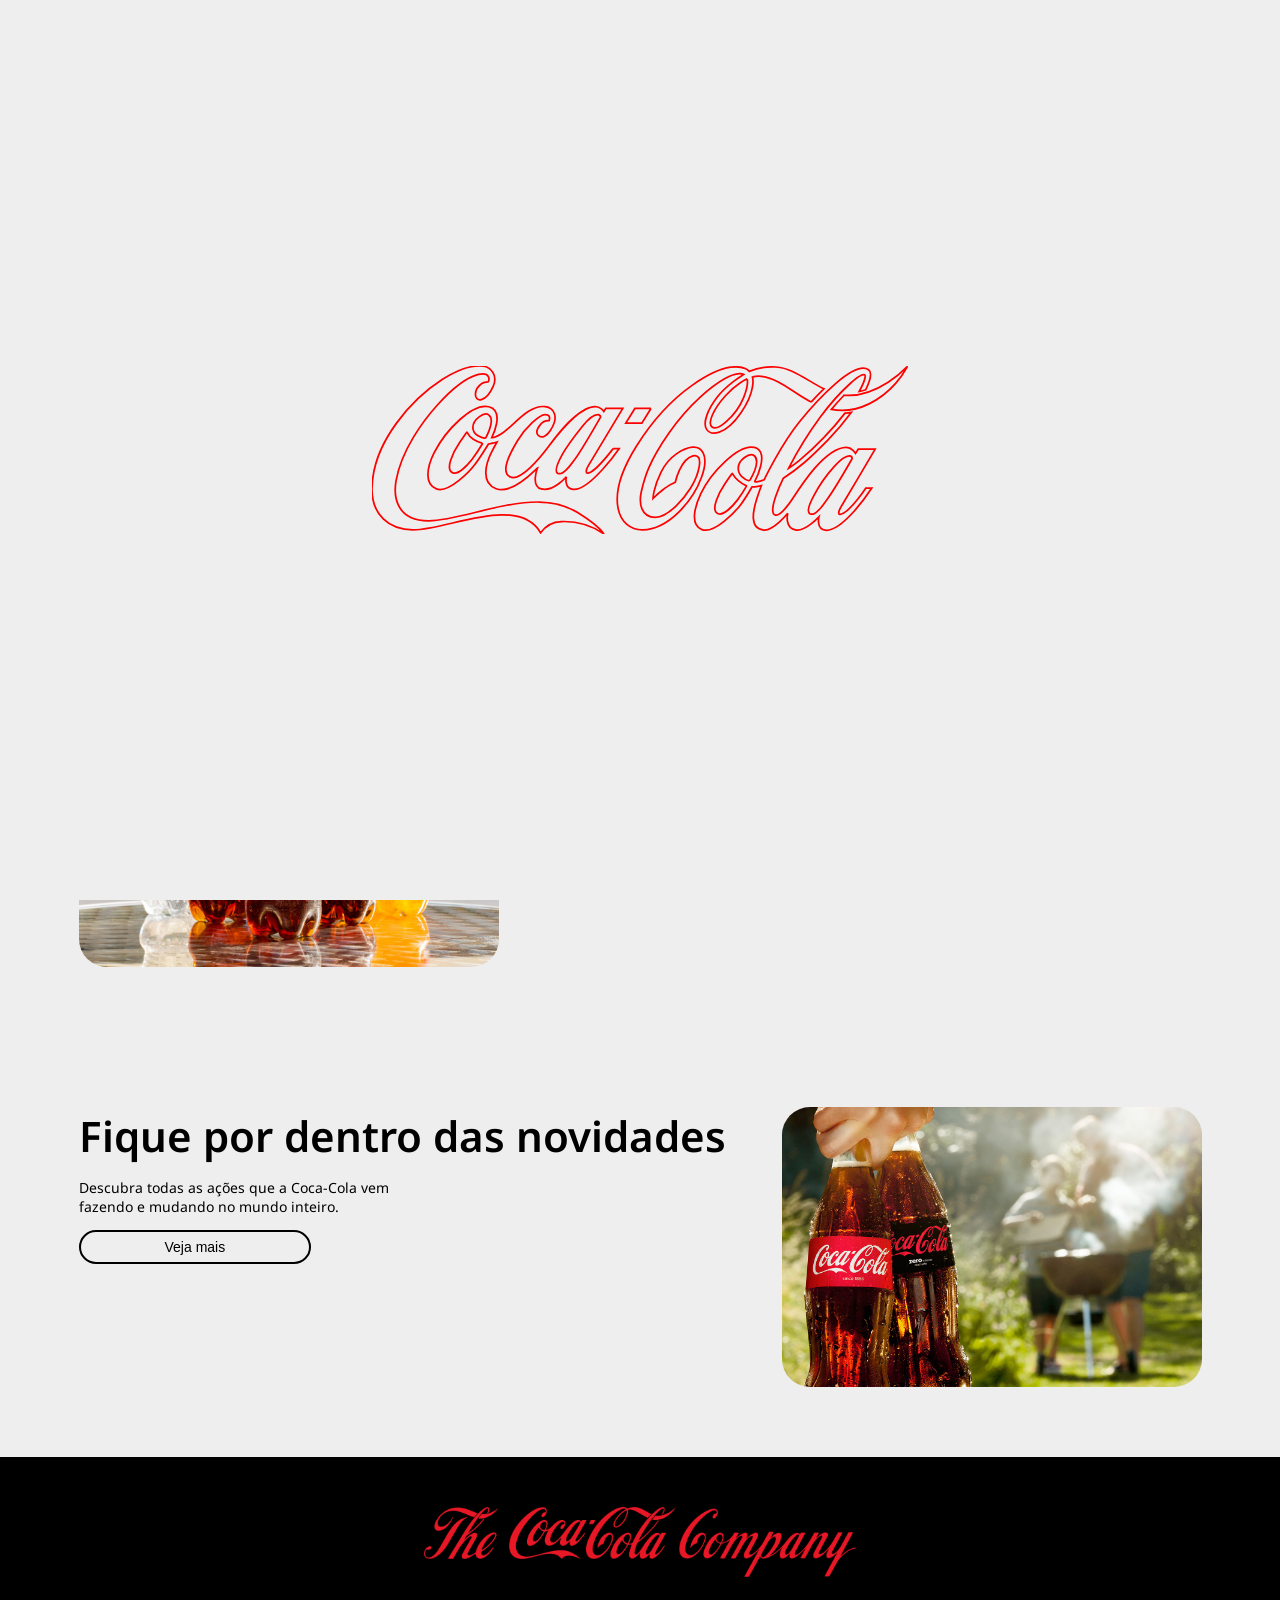
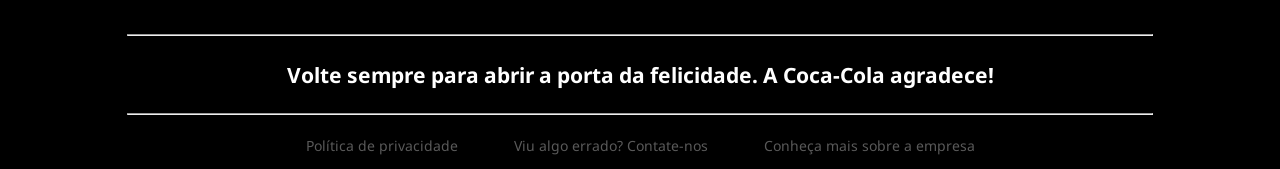
==== commit 0344d0bb: "fix: update image paths and improve footer links across multiple pages" ====
--- a/index.html
+++ b/index.html
@@ -1,6 +1,7 @@
 <!DOCTYPE html>
 <html lang="pt-br">
 <head>
+    <?php includes 'script/products.php'; ?>
     <style>
         @import url('https://fonts.googleapis.com/css2?family=Noto+Sans:ital,wght@0,100..900;1,100..900&display=swap');
     </style>
@@ -12,64 +13,84 @@
     <title>Coca-Cola: A porta da felicidade</title>
 </head>
 <body>
-    <div class="LoadingScreen loading">
-        <svg xmlns="http://www.w3.org/2000/svg" viewBox="0 0 615.08 192.94"><title>Coca cola</title><g><g><path pathLength="1" class="cls-1" d="M430.88,14.81s-11.53,4.59-24.94,19.37S384.72,65.58,390.5,70c2.22,1.68,7.34,2,16.63-6.4a73.4,73.4,0,0,0,19.66-27.26c6-14.63,4.09-21.35,4.09-21.51M504.27,41.4c-14.9-7.64-25.79-17-37.12-22.79-10.81-5.55-17.8-7.87-26.54-6.7a27.08,27.08,0,0,0-3.6.9S441.51,28.18,423.6,54C405.46,80.18,389,80,384.32,72.81c-4.9-7.59,1.43-23.06,12-36.83,11.07-14.4,30.51-26.34,30.51-26.34s-6.2-3.79-21.42,4.84C390.56,22.86,365,42.86,341.28,76.59s-28.42,52.29-31.82,66.9-.31,30.26,15.89,30.26,35.06-24.71,40.38-33.3c9.89-16,16.34-40.54,2.88-37.17-6.63,1.66-12,9-15.39,16.07a68.75,68.75,0,0,0-4.88,14.2,56,56,0,0,0-13.13,7.64,97.09,97.09,0,0,0-12.46,11s.06-11.68,9.37-30.58,26.4-27.53,36.08-28.34c8.72-.7,20.07,6.7,10.45,34s-38,60.49-67.81,60.9c-27.51.38-45.51-34.73-7.22-96C346,24.48,395.71,3.71,411.85,1.4s21.39,4.81,21.39,4.81a69.43,69.43,0,0,1,30.69-5.06C483.64,2.48,498.88,16.43,519,26.23c-5.23,5-10.22,10.25-14.72,15.17m88.54-22.79c-13.66,8.76-32.56,16.7-50.72,15-4.6,4.75-9.52,10.25-14.45,16.25,31.49,6.23,59.08-13.28,73.75-29.89A97.91,97.91,0,0,0,615.08.3a122.82,122.82,0,0,1-22.27,18.31m-41.93,88.72a6.86,6.86,0,0,0,.58-1.31,3.18,3.18,0,0,0-2.89-2.76c-3-.14-7.09.43-17.82,12.31a161.54,161.54,0,0,0-22.81,32.36c-6.14,11.22-8.63,19.58-5.1,21.74a5.09,5.09,0,0,0,3.72.38c2.39-.57,5.1-2.81,9.22-7.58,1.93-2.24,4.07-5.41,6.63-8.92,7.1-9.66,24.94-40.07,28.47-46.22M439.42,120.25c1.79-4.68,4.07-13.87-.67-17.48-5.09-3.83-18.07,5.16-18.14,14.38-.09,9.44,9.14,13.71,11.35,14.31,1.26.34,1.7.29,2.31-.72a84.17,84.17,0,0,0,5.15-10.49m-9.82,17.17a39.24,39.24,0,0,1-8.92-5.69A28.6,28.6,0,0,1,414,123.6c-.18-.3-.36-.07-.56.2s-1,1-7.92,11.14-17.55,31.15-7.93,34.73c6.16,2.29,16.41-8.5,22-15.65a133.53,133.53,0,0,0,10.33-15.72c.29-.61,0-.75-.31-.88m109.12,24.27c-2.61,4.18-5.59,12.2,3,7.21,10.51-6.07,25.48-28.78,25.48-28.78H574a227.6,227.6,0,0,1-20.58,27c-10.65,11.8-23.64,22.52-32.79,21.46-10.69-1.25-7.34-15.28-7.34-15.28S498,189.58,487.42,188.41c-14.29-1.58-9.93-19.24-9.93-19.24S461.33,189,450.32,188.39c-17.26-1-12.92-22-8.12-36.79,2.57-7.91,4.95-14.12,4.95-14.12s-1.71.45-5.39,1c-1.92.27-5.42.47-5.42.47s-7.19,12.68-12.94,20.3-30.19,33.89-44.57,28.63c-13.3-4.86-8.9-25.22-1.16-41.4,11.3-23.59,43.08-57.48,61.41-53,19,4.61.43,39.28.43,39.28s0,.13.2.22c.38.14,1.37.25,3.66-.2a41.13,41.13,0,0,0,6.95-2.07s19.1-40,40.2-66.17S553.71-6.7,570.23,4.2c4,2.68,2.2,11.91-3.24,23.11a74.1,74.1,0,0,1-7.46,2c3.64-6.61,6.05-12.18,6.77-16.07,2.49-13.52-29.08,15-51.64,45.64a425.28,425.28,0,0,0-36.1,58.43A98.92,98.92,0,0,0,490.2,109a333.22,333.22,0,0,0,28.64-26.74,311.87,311.87,0,0,0,24.38-28.14,66.14,66.14,0,0,0,7.17-.74,308.92,308.92,0,0,1-26.9,31.78c-9,9.1-18.74,18.89-27.2,26a226.54,226.54,0,0,1-23.86,17.73s-19.73,39.79-9,42.34c6.31,1.52,18.77-17.67,18.77-17.67s16.26-24.81,26.06-36c13.37-15.2,24.88-24,36.38-24.16,6.7-.12,10.65,7,10.65,7l3.15-4.88h19.4s-36.23,61.48-39.13,66.11M592.81,18.61c-13.66,8.76-32.56,16.7-50.72,15-4.6,4.75-9.52,10.25-14.45,16.25,31.49,6.23,59.08-13.28,73.75-29.89A97.91,97.91,0,0,0,615.08.3a122.82,122.82,0,0,1-22.27,18.31M320.36,48.77H301.91L291.48,65.62l18.45,0ZM233,107.12c7.85-10.76,29.51-48.47,29.51-48.47a3.17,3.17,0,0,0-2.88-2.76c-3-.14-8,.87-17.93,13.3s-17.64,22.32-23.26,32.61c-6.16,11.23-8.85,19.15-5.31,21.3a5.26,5.26,0,0,0,3.71.38c2.3-.58,5.31-2.89,9.44-7.64,1.94-2.22,4.14-5.21,6.72-8.72m-99-51c-5.1-3.85-18.07,5.16-18.14,14.36-.08,9.45,11.67,12.34,13.19,12.41a2.31,2.31,0,0,0,1.29-.27,1.54,1.54,0,0,0,.62-.68,89.27,89.27,0,0,0,3.72-8.34c1.79-4.68,4.06-13.87-.68-17.48m-7.69,32.53a43,43,0,0,1-10-4.6,20.82,20.82,0,0,1-7.14-7.91c-.18-.3-.38-.07-.56.2s-1.22,1.57-8.16,11.75-17.22,31-7.59,34.58C99,125,109.37,114.12,115,107a185.55,185.55,0,0,0,11.66-17.46c.23-.61,0-.75-.34-.86M277,94.92h6.76s-33.87,49-53,46.72c-10.68-1.25-7.51-14.43-7.51-14.43s-15,17.56-28.78,14c-12.5-3.21-4.43-24-4.43-24-1.42.57-28.47,31.06-47.48,23.75-19.89-7.68-9.56-33.21-5.78-40.89,3.21-6.47,6.76-12.77,6.76-12.77s-3.05.86-5,1.3-4.77,1-4.77,1-9.41,15.29-15.16,22.92-30.19,33.85-44.59,28.63-10.83-25.37-2.74-41.37c13.12-25.95,44.25-57.84,63-53,18.94,4.83,3.26,35.55,3.26,35.55s3.77.49,12.8-5.67c13-8.87,30.16-32.73,48.74-29.93C207.84,48.05,216,57,204.84,74c-3.56,5.46-9.53,10.34-14.1,5.51-2.85-3-.36-8.47,2.63-12.21a11.7,11.7,0,0,1,10-4.58s3.07-7-4.74-6.9c-6.32.12-22.32,14.85-31.35,29.73-8.28,13.66-20.83,36.93-8.23,42,11.55,4.66,33.53-21.43,43.71-35.1S236.14,47.8,255.6,46.56c6.7-.44,10.69,5.67,10.69,5.67l2.25-3.56H288s-36.65,61.16-39.51,65.79c-2.25,3.62-5.24,11.76,3,7.2S277,94.92,277,94.92m-10.59,98a80.59,80.59,0,0,0-48.9-14.27,30,30,0,0,0-23.86,12.93c-7.42-12.95-22.09-20.9-44.77-20.72-36.65.42-73,17.32-101.8,17.3C19.48,188.16-.65,170.81,0,140,1.21,85.93,46.9,37.24,81,15.33,100.66,2.74,117.1-1,127.85.21c7.84.87,17.27,9.93,11.32,23.28C130.43,43,118.36,41.4,118.81,32.07c.25-6.07,4.29-9.89,7.33-12,1.93-1.33,5.34-1.71,7.12-1.75,1.73-1.46,3-12.14-11-8.63S91.26,27,75.12,44.83,33.85,96.36,27.64,131.75c-2.9,16.41-1,46.34,37.91,46,33-.27,81.64-22,126.34-21.55,17.35.17,32.45,4.85,44.22,12.11,11.56,7.12,25.42,17.52,30.34,24.62"/></g></g></svg>
+<div class="LoadingScreen loading">
+    <svg xmlns="http://www.w3.org/2000/svg" viewBox="0 0 615.08 192.94"><title>Coca cola</title>
+        <g>
+            <g>
+                <path pathLength="1" class="cls-1"
+                      d="M430.88,14.81s-11.53,4.59-24.94,19.37S384.72,65.58,390.5,70c2.22,1.68,7.34,2,16.63-6.4a73.4,73.4,0,0,0,19.66-27.26c6-14.63,4.09-21.35,4.09-21.51M504.27,41.4c-14.9-7.64-25.79-17-37.12-22.79-10.81-5.55-17.8-7.87-26.54-6.7a27.08,27.08,0,0,0-3.6.9S441.51,28.18,423.6,54C405.46,80.18,389,80,384.32,72.81c-4.9-7.59,1.43-23.06,12-36.83,11.07-14.4,30.51-26.34,30.51-26.34s-6.2-3.79-21.42,4.84C390.56,22.86,365,42.86,341.28,76.59s-28.42,52.29-31.82,66.9-.31,30.26,15.89,30.26,35.06-24.71,40.38-33.3c9.89-16,16.34-40.54,2.88-37.17-6.63,1.66-12,9-15.39,16.07a68.75,68.75,0,0,0-4.88,14.2,56,56,0,0,0-13.13,7.64,97.09,97.09,0,0,0-12.46,11s.06-11.68,9.37-30.58,26.4-27.53,36.08-28.34c8.72-.7,20.07,6.7,10.45,34s-38,60.49-67.81,60.9c-27.51.38-45.51-34.73-7.22-96C346,24.48,395.71,3.71,411.85,1.4s21.39,4.81,21.39,4.81a69.43,69.43,0,0,1,30.69-5.06C483.64,2.48,498.88,16.43,519,26.23c-5.23,5-10.22,10.25-14.72,15.17m88.54-22.79c-13.66,8.76-32.56,16.7-50.72,15-4.6,4.75-9.52,10.25-14.45,16.25,31.49,6.23,59.08-13.28,73.75-29.89A97.91,97.91,0,0,0,615.08.3a122.82,122.82,0,0,1-22.27,18.31m-41.93,88.72a6.86,6.86,0,0,0,.58-1.31,3.18,3.18,0,0,0-2.89-2.76c-3-.14-7.09.43-17.82,12.31a161.54,161.54,0,0,0-22.81,32.36c-6.14,11.22-8.63,19.58-5.1,21.74a5.09,5.09,0,0,0,3.72.38c2.39-.57,5.1-2.81,9.22-7.58,1.93-2.24,4.07-5.41,6.63-8.92,7.1-9.66,24.94-40.07,28.47-46.22M439.42,120.25c1.79-4.68,4.07-13.87-.67-17.48-5.09-3.83-18.07,5.16-18.14,14.38-.09,9.44,9.14,13.71,11.35,14.31,1.26.34,1.7.29,2.31-.72a84.17,84.17,0,0,0,5.15-10.49m-9.82,17.17a39.24,39.24,0,0,1-8.92-5.69A28.6,28.6,0,0,1,414,123.6c-.18-.3-.36-.07-.56.2s-1,1-7.92,11.14-17.55,31.15-7.93,34.73c6.16,2.29,16.41-8.5,22-15.65a133.53,133.53,0,0,0,10.33-15.72c.29-.61,0-.75-.31-.88m109.12,24.27c-2.61,4.18-5.59,12.2,3,7.21,10.51-6.07,25.48-28.78,25.48-28.78H574a227.6,227.6,0,0,1-20.58,27c-10.65,11.8-23.64,22.52-32.79,21.46-10.69-1.25-7.34-15.28-7.34-15.28S498,189.58,487.42,188.41c-14.29-1.58-9.93-19.24-9.93-19.24S461.33,189,450.32,188.39c-17.26-1-12.92-22-8.12-36.79,2.57-7.91,4.95-14.12,4.95-14.12s-1.71.45-5.39,1c-1.92.27-5.42.47-5.42.47s-7.19,12.68-12.94,20.3-30.19,33.89-44.57,28.63c-13.3-4.86-8.9-25.22-1.16-41.4,11.3-23.59,43.08-57.48,61.41-53,19,4.61.43,39.28.43,39.28s0,.13.2.22c.38.14,1.37.25,3.66-.2a41.13,41.13,0,0,0,6.95-2.07s19.1-40,40.2-66.17S553.71-6.7,570.23,4.2c4,2.68,2.2,11.91-3.24,23.11a74.1,74.1,0,0,1-7.46,2c3.64-6.61,6.05-12.18,6.77-16.07,2.49-13.52-29.08,15-51.64,45.64a425.28,425.28,0,0,0-36.1,58.43A98.92,98.92,0,0,0,490.2,109a333.22,333.22,0,0,0,28.64-26.74,311.87,311.87,0,0,0,24.38-28.14,66.14,66.14,0,0,0,7.17-.74,308.92,308.92,0,0,1-26.9,31.78c-9,9.1-18.74,18.89-27.2,26a226.54,226.54,0,0,1-23.86,17.73s-19.73,39.79-9,42.34c6.31,1.52,18.77-17.67,18.77-17.67s16.26-24.81,26.06-36c13.37-15.2,24.88-24,36.38-24.16,6.7-.12,10.65,7,10.65,7l3.15-4.88h19.4s-36.23,61.48-39.13,66.11M592.81,18.61c-13.66,8.76-32.56,16.7-50.72,15-4.6,4.75-9.52,10.25-14.45,16.25,31.49,6.23,59.08-13.28,73.75-29.89A97.91,97.91,0,0,0,615.08.3a122.82,122.82,0,0,1-22.27,18.31M320.36,48.77H301.91L291.48,65.62l18.45,0ZM233,107.12c7.85-10.76,29.51-48.47,29.51-48.47a3.17,3.17,0,0,0-2.88-2.76c-3-.14-8,.87-17.93,13.3s-17.64,22.32-23.26,32.61c-6.16,11.23-8.85,19.15-5.31,21.3a5.26,5.26,0,0,0,3.71.38c2.3-.58,5.31-2.89,9.44-7.64,1.94-2.22,4.14-5.21,6.72-8.72m-99-51c-5.1-3.85-18.07,5.16-18.14,14.36-.08,9.45,11.67,12.34,13.19,12.41a2.31,2.31,0,0,0,1.29-.27,1.54,1.54,0,0,0,.62-.68,89.27,89.27,0,0,0,3.72-8.34c1.79-4.68,4.06-13.87-.68-17.48m-7.69,32.53a43,43,0,0,1-10-4.6,20.82,20.82,0,0,1-7.14-7.91c-.18-.3-.38-.07-.56.2s-1.22,1.57-8.16,11.75-17.22,31-7.59,34.58C99,125,109.37,114.12,115,107a185.55,185.55,0,0,0,11.66-17.46c.23-.61,0-.75-.34-.86M277,94.92h6.76s-33.87,49-53,46.72c-10.68-1.25-7.51-14.43-7.51-14.43s-15,17.56-28.78,14c-12.5-3.21-4.43-24-4.43-24-1.42.57-28.47,31.06-47.48,23.75-19.89-7.68-9.56-33.21-5.78-40.89,3.21-6.47,6.76-12.77,6.76-12.77s-3.05.86-5,1.3-4.77,1-4.77,1-9.41,15.29-15.16,22.92-30.19,33.85-44.59,28.63-10.83-25.37-2.74-41.37c13.12-25.95,44.25-57.84,63-53,18.94,4.83,3.26,35.55,3.26,35.55s3.77.49,12.8-5.67c13-8.87,30.16-32.73,48.74-29.93C207.84,48.05,216,57,204.84,74c-3.56,5.46-9.53,10.34-14.1,5.51-2.85-3-.36-8.47,2.63-12.21a11.7,11.7,0,0,1,10-4.58s3.07-7-4.74-6.9c-6.32.12-22.32,14.85-31.35,29.73-8.28,13.66-20.83,36.93-8.23,42,11.55,4.66,33.53-21.43,43.71-35.1S236.14,47.8,255.6,46.56c6.7-.44,10.69,5.67,10.69,5.67l2.25-3.56H288s-36.65,61.16-39.51,65.79c-2.25,3.62-5.24,11.76,3,7.2S277,94.92,277,94.92m-10.59,98a80.59,80.59,0,0,0-48.9-14.27,30,30,0,0,0-23.86,12.93c-7.42-12.95-22.09-20.9-44.77-20.72-36.65.42-73,17.32-101.8,17.3C19.48,188.16-.65,170.81,0,140,1.21,85.93,46.9,37.24,81,15.33,100.66,2.74,117.1-1,127.85.21c7.84.87,17.27,9.93,11.32,23.28C130.43,43,118.36,41.4,118.81,32.07c.25-6.07,4.29-9.89,7.33-12,1.93-1.33,5.34-1.71,7.12-1.75,1.73-1.46,3-12.14-11-8.63S91.26,27,75.12,44.83,33.85,96.36,27.64,131.75c-2.9,16.41-1,46.34,37.91,46,33-.27,81.64-22,126.34-21.55,17.35.17,32.45,4.85,44.22,12.11,11.56,7.12,25.42,17.52,30.34,24.62"/>
+            </g>
+        </g>
+    </svg>
+</div>
+<nav class="navBar" id="navBar">
+    <a role="button" href="" class="navImage"><img class="navImage" src="img/R.png" alt=""> </a>
+    <div class="buttonsNavDiv" id="mobilenav">
+        <a role="button" href="index.html" class="menuLink">Início</a>
+        <a role="button" href="pages/productPage.php" class="menuLink">Produtos</a>
+        <a role="button" href="pages/news.html" class="menuLink">Novidades</a>
+        <a role="button" href="pages/about.html" class="menuLink">Sobre</a>
+        <a role="button" href="pages/contact.html" class="menuLink">Contato</a>
+        <button class="respButtons" id="mobileX" onclick="closeMobileMenu()">
+            <i class="fa-solid fa-x"></i>
+        </button>
+        <hr class="hrNavMob"
+            style="width: 100%; height: 2px; border-radius: 5px; outline: none; background-color: black;">
+        <div class="navmobFooterDiv">
+            <img class="navmobFooter" src="img/cocacompany.png" alt="The Coca Cola Company Logo">
+        </div>
     </div>
-    <nav class="navBar" id="navBar">
-        <a role="button" href="" class="navImage"><img class="navImage" src="../img/R.png" alt="">  </a> 
-        <div class="buttonsNavDiv" id="mobilenav">   
-            <a role="button" href="../index.html" class="menuLink">Início</a>    
-            <a role="button" href="pages/products.html" class="menuLink">Produtos</a>
-            <a role="button" href="pages/news.html" class="menuLink">Novidades</a>
-            <a role="button" href="pages/about.html" class="menuLink">Sobre</a>
-            <a role="button" href="pages/contact.html" class="menuLink">Contato</a>
-            <button class="respButtons" id="mobileX" onclick="closeMobileMenu()">
-                <i class="fa-solid fa-x"></i>
-            </button>
-            <hr class="hrNavMob" style="width: 100%; height: 2px; border-radius: 5px; outline: none; background-color: black;">
-            <div class="navmobFooterDiv">
-                <img class="navmobFooter" src="img/cocacompany.png" alt="The Coca Cola Company Logo" >
-            </div>
+    <button class="respButtons" id="mobilenavbtn" onclick="toggleMobileMenu()">
+        <i class="fa fa-bars"></i>
+    </button>
+</nav>
+<main>
+    <div class="initImage">
+        <svg xmlns="http://www.w3.org/2000/svg" viewBox="0 0 615.08 192.94"><title>Coca cola</title>
+            <g>
+                <g>
+                    <path pathLength="1" class="cls-1"
+                          d="M430.88,14.81s-11.53,4.59-24.94,19.37S384.72,65.58,390.5,70c2.22,1.68,7.34,2,16.63-6.4a73.4,73.4,0,0,0,19.66-27.26c6-14.63,4.09-21.35,4.09-21.51M504.27,41.4c-14.9-7.64-25.79-17-37.12-22.79-10.81-5.55-17.8-7.87-26.54-6.7a27.08,27.08,0,0,0-3.6.9S441.51,28.18,423.6,54C405.46,80.18,389,80,384.32,72.81c-4.9-7.59,1.43-23.06,12-36.83,11.07-14.4,30.51-26.34,30.51-26.34s-6.2-3.79-21.42,4.84C390.56,22.86,365,42.86,341.28,76.59s-28.42,52.29-31.82,66.9-.31,30.26,15.89,30.26,35.06-24.71,40.38-33.3c9.89-16,16.34-40.54,2.88-37.17-6.63,1.66-12,9-15.39,16.07a68.75,68.75,0,0,0-4.88,14.2,56,56,0,0,0-13.13,7.64,97.09,97.09,0,0,0-12.46,11s.06-11.68,9.37-30.58,26.4-27.53,36.08-28.34c8.72-.7,20.07,6.7,10.45,34s-38,60.49-67.81,60.9c-27.51.38-45.51-34.73-7.22-96C346,24.48,395.71,3.71,411.85,1.4s21.39,4.81,21.39,4.81a69.43,69.43,0,0,1,30.69-5.06C483.64,2.48,498.88,16.43,519,26.23c-5.23,5-10.22,10.25-14.72,15.17m88.54-22.79c-13.66,8.76-32.56,16.7-50.72,15-4.6,4.75-9.52,10.25-14.45,16.25,31.49,6.23,59.08-13.28,73.75-29.89A97.91,97.91,0,0,0,615.08.3a122.82,122.82,0,0,1-22.27,18.31m-41.93,88.72a6.86,6.86,0,0,0,.58-1.31,3.18,3.18,0,0,0-2.89-2.76c-3-.14-7.09.43-17.82,12.31a161.54,161.54,0,0,0-22.81,32.36c-6.14,11.22-8.63,19.58-5.1,21.74a5.09,5.09,0,0,0,3.72.38c2.39-.57,5.1-2.81,9.22-7.58,1.93-2.24,4.07-5.41,6.63-8.92,7.1-9.66,24.94-40.07,28.47-46.22M439.42,120.25c1.79-4.68,4.07-13.87-.67-17.48-5.09-3.83-18.07,5.16-18.14,14.38-.09,9.44,9.14,13.71,11.35,14.31,1.26.34,1.7.29,2.31-.72a84.17,84.17,0,0,0,5.15-10.49m-9.82,17.17a39.24,39.24,0,0,1-8.92-5.69A28.6,28.6,0,0,1,414,123.6c-.18-.3-.36-.07-.56.2s-1,1-7.92,11.14-17.55,31.15-7.93,34.73c6.16,2.29,16.41-8.5,22-15.65a133.53,133.53,0,0,0,10.33-15.72c.29-.61,0-.75-.31-.88m109.12,24.27c-2.61,4.18-5.59,12.2,3,7.21,10.51-6.07,25.48-28.78,25.48-28.78H574a227.6,227.6,0,0,1-20.58,27c-10.65,11.8-23.64,22.52-32.79,21.46-10.69-1.25-7.34-15.28-7.34-15.28S498,189.58,487.42,188.41c-14.29-1.58-9.93-19.24-9.93-19.24S461.33,189,450.32,188.39c-17.26-1-12.92-22-8.12-36.79,2.57-7.91,4.95-14.12,4.95-14.12s-1.71.45-5.39,1c-1.92.27-5.42.47-5.42.47s-7.19,12.68-12.94,20.3-30.19,33.89-44.57,28.63c-13.3-4.86-8.9-25.22-1.16-41.4,11.3-23.59,43.08-57.48,61.41-53,19,4.61.43,39.28.43,39.28s0,.13.2.22c.38.14,1.37.25,3.66-.2a41.13,41.13,0,0,0,6.95-2.07s19.1-40,40.2-66.17S553.71-6.7,570.23,4.2c4,2.68,2.2,11.91-3.24,23.11a74.1,74.1,0,0,1-7.46,2c3.64-6.61,6.05-12.18,6.77-16.07,2.49-13.52-29.08,15-51.64,45.64a425.28,425.28,0,0,0-36.1,58.43A98.92,98.92,0,0,0,490.2,109a333.22,333.22,0,0,0,28.64-26.74,311.87,311.87,0,0,0,24.38-28.14,66.14,66.14,0,0,0,7.17-.74,308.92,308.92,0,0,1-26.9,31.78c-9,9.1-18.74,18.89-27.2,26a226.54,226.54,0,0,1-23.86,17.73s-19.73,39.79-9,42.34c6.31,1.52,18.77-17.67,18.77-17.67s16.26-24.81,26.06-36c13.37-15.2,24.88-24,36.38-24.16,6.7-.12,10.65,7,10.65,7l3.15-4.88h19.4s-36.23,61.48-39.13,66.11M592.81,18.61c-13.66,8.76-32.56,16.7-50.72,15-4.6,4.75-9.52,10.25-14.45,16.25,31.49,6.23,59.08-13.28,73.75-29.89A97.91,97.91,0,0,0,615.08.3a122.82,122.82,0,0,1-22.27,18.31M320.36,48.77H301.91L291.48,65.62l18.45,0ZM233,107.12c7.85-10.76,29.51-48.47,29.51-48.47a3.17,3.17,0,0,0-2.88-2.76c-3-.14-8,.87-17.93,13.3s-17.64,22.32-23.26,32.61c-6.16,11.23-8.85,19.15-5.31,21.3a5.26,5.26,0,0,0,3.71.38c2.3-.58,5.31-2.89,9.44-7.64,1.94-2.22,4.14-5.21,6.72-8.72m-99-51c-5.1-3.85-18.07,5.16-18.14,14.36-.08,9.45,11.67,12.34,13.19,12.41a2.31,2.31,0,0,0,1.29-.27,1.54,1.54,0,0,0,.62-.68,89.27,89.27,0,0,0,3.72-8.34c1.79-4.68,4.06-13.87-.68-17.48m-7.69,32.53a43,43,0,0,1-10-4.6,20.82,20.82,0,0,1-7.14-7.91c-.18-.3-.38-.07-.56.2s-1.22,1.57-8.16,11.75-17.22,31-7.59,34.58C99,125,109.37,114.12,115,107a185.55,185.55,0,0,0,11.66-17.46c.23-.61,0-.75-.34-.86M277,94.92h6.76s-33.87,49-53,46.72c-10.68-1.25-7.51-14.43-7.51-14.43s-15,17.56-28.78,14c-12.5-3.21-4.43-24-4.43-24-1.42.57-28.47,31.06-47.48,23.75-19.89-7.68-9.56-33.21-5.78-40.89,3.21-6.47,6.76-12.77,6.76-12.77s-3.05.86-5,1.3-4.77,1-4.77,1-9.41,15.29-15.16,22.92-30.19,33.85-44.59,28.63-10.83-25.37-2.74-41.37c13.12-25.95,44.25-57.84,63-53,18.94,4.83,3.26,35.55,3.26,35.55s3.77.49,12.8-5.67c13-8.87,30.16-32.73,48.74-29.93C207.84,48.05,216,57,204.84,74c-3.56,5.46-9.53,10.34-14.1,5.51-2.85-3-.36-8.47,2.63-12.21a11.7,11.7,0,0,1,10-4.58s3.07-7-4.74-6.9c-6.32.12-22.32,14.85-31.35,29.73-8.28,13.66-20.83,36.93-8.23,42,11.55,4.66,33.53-21.43,43.71-35.1S236.14,47.8,255.6,46.56c6.7-.44,10.69,5.67,10.69,5.67l2.25-3.56H288s-36.65,61.16-39.51,65.79c-2.25,3.62-5.24,11.76,3,7.2S277,94.92,277,94.92m-10.59,98a80.59,80.59,0,0,0-48.9-14.27,30,30,0,0,0-23.86,12.93c-7.42-12.95-22.09-20.9-44.77-20.72-36.65.42-73,17.32-101.8,17.3C19.48,188.16-.65,170.81,0,140,1.21,85.93,46.9,37.24,81,15.33,100.66,2.74,117.1-1,127.85.21c7.84.87,17.27,9.93,11.32,23.28C130.43,43,118.36,41.4,118.81,32.07c.25-6.07,4.29-9.89,7.33-12,1.93-1.33,5.34-1.71,7.12-1.75,1.73-1.46,3-12.14-11-8.63S91.26,27,75.12,44.83,33.85,96.36,27.64,131.75c-2.9,16.41-1,46.34,37.91,46,33-.27,81.64-22,126.34-21.55,17.35.17,32.45,4.85,44.22,12.11,11.56,7.12,25.42,17.52,30.34,24.62"/>
+                </g>
+            </g>
+        </svg>
+    </div>
+
+    <div class="prodCard">
+        <img class="card01" src="img/products.jpg" alt="">
+        <div>
+            <label class="labelCard" for="card01">Conheça nossos produtos</label>
+            <p class="paragraphCard">Descubra o merchandising oficial na Loja <br> Coca‑Cola. Uma coleção única para
+                você celebrar a <br>s sua conexão com a felicidade!</p>
+            <a href="pages/productPage.php">
+                <button type="button" class="buttonCard">Entre na loja</button>
+            </a>
         </div>
-            <button class="respButtons" id="mobilenavbtn" onclick="toggleMobileMenu()">
-                <i class="fa fa-bars"></i>
-            </button>
-    </nav>
-    <main>
-        <div class="initImage">
-            <svg xmlns="http://www.w3.org/2000/svg" viewBox="0 0 615.08 192.94"><title>Coca cola</title><g><g><path pathLength="1" class="cls-1" d="M430.88,14.81s-11.53,4.59-24.94,19.37S384.72,65.58,390.5,70c2.22,1.68,7.34,2,16.63-6.4a73.4,73.4,0,0,0,19.66-27.26c6-14.63,4.09-21.35,4.09-21.51M504.27,41.4c-14.9-7.64-25.79-17-37.12-22.79-10.81-5.55-17.8-7.87-26.54-6.7a27.08,27.08,0,0,0-3.6.9S441.51,28.18,423.6,54C405.46,80.18,389,80,384.32,72.81c-4.9-7.59,1.43-23.06,12-36.83,11.07-14.4,30.51-26.34,30.51-26.34s-6.2-3.79-21.42,4.84C390.56,22.86,365,42.86,341.28,76.59s-28.42,52.29-31.82,66.9-.31,30.26,15.89,30.26,35.06-24.71,40.38-33.3c9.89-16,16.34-40.54,2.88-37.17-6.63,1.66-12,9-15.39,16.07a68.75,68.75,0,0,0-4.88,14.2,56,56,0,0,0-13.13,7.64,97.09,97.09,0,0,0-12.46,11s.06-11.68,9.37-30.58,26.4-27.53,36.08-28.34c8.72-.7,20.07,6.7,10.45,34s-38,60.49-67.81,60.9c-27.51.38-45.51-34.73-7.22-96C346,24.48,395.71,3.71,411.85,1.4s21.39,4.81,21.39,4.81a69.43,69.43,0,0,1,30.69-5.06C483.64,2.48,498.88,16.43,519,26.23c-5.23,5-10.22,10.25-14.72,15.17m88.54-22.79c-13.66,8.76-32.56,16.7-50.72,15-4.6,4.75-9.52,10.25-14.45,16.25,31.49,6.23,59.08-13.28,73.75-29.89A97.91,97.91,0,0,0,615.08.3a122.82,122.82,0,0,1-22.27,18.31m-41.93,88.72a6.86,6.86,0,0,0,.58-1.31,3.18,3.18,0,0,0-2.89-2.76c-3-.14-7.09.43-17.82,12.31a161.54,161.54,0,0,0-22.81,32.36c-6.14,11.22-8.63,19.58-5.1,21.74a5.09,5.09,0,0,0,3.72.38c2.39-.57,5.1-2.81,9.22-7.58,1.93-2.24,4.07-5.41,6.63-8.92,7.1-9.66,24.94-40.07,28.47-46.22M439.42,120.25c1.79-4.68,4.07-13.87-.67-17.48-5.09-3.83-18.07,5.16-18.14,14.38-.09,9.44,9.14,13.71,11.35,14.31,1.26.34,1.7.29,2.31-.72a84.17,84.17,0,0,0,5.15-10.49m-9.82,17.17a39.24,39.24,0,0,1-8.92-5.69A28.6,28.6,0,0,1,414,123.6c-.18-.3-.36-.07-.56.2s-1,1-7.92,11.14-17.55,31.15-7.93,34.73c6.16,2.29,16.41-8.5,22-15.65a133.53,133.53,0,0,0,10.33-15.72c.29-.61,0-.75-.31-.88m109.12,24.27c-2.61,4.18-5.59,12.2,3,7.21,10.51-6.07,25.48-28.78,25.48-28.78H574a227.6,227.6,0,0,1-20.58,27c-10.65,11.8-23.64,22.52-32.79,21.46-10.69-1.25-7.34-15.28-7.34-15.28S498,189.58,487.42,188.41c-14.29-1.58-9.93-19.24-9.93-19.24S461.33,189,450.32,188.39c-17.26-1-12.92-22-8.12-36.79,2.57-7.91,4.95-14.12,4.95-14.12s-1.71.45-5.39,1c-1.92.27-5.42.47-5.42.47s-7.19,12.68-12.94,20.3-30.19,33.89-44.57,28.63c-13.3-4.86-8.9-25.22-1.16-41.4,11.3-23.59,43.08-57.48,61.41-53,19,4.61.43,39.28.43,39.28s0,.13.2.22c.38.14,1.37.25,3.66-.2a41.13,41.13,0,0,0,6.95-2.07s19.1-40,40.2-66.17S553.71-6.7,570.23,4.2c4,2.68,2.2,11.91-3.24,23.11a74.1,74.1,0,0,1-7.46,2c3.64-6.61,6.05-12.18,6.77-16.07,2.49-13.52-29.08,15-51.64,45.64a425.28,425.28,0,0,0-36.1,58.43A98.92,98.92,0,0,0,490.2,109a333.22,333.22,0,0,0,28.64-26.74,311.87,311.87,0,0,0,24.38-28.14,66.14,66.14,0,0,0,7.17-.74,308.92,308.92,0,0,1-26.9,31.78c-9,9.1-18.74,18.89-27.2,26a226.54,226.54,0,0,1-23.86,17.73s-19.73,39.79-9,42.34c6.31,1.52,18.77-17.67,18.77-17.67s16.26-24.81,26.06-36c13.37-15.2,24.88-24,36.38-24.16,6.7-.12,10.65,7,10.65,7l3.15-4.88h19.4s-36.23,61.48-39.13,66.11M592.81,18.61c-13.66,8.76-32.56,16.7-50.72,15-4.6,4.75-9.52,10.25-14.45,16.25,31.49,6.23,59.08-13.28,73.75-29.89A97.91,97.91,0,0,0,615.08.3a122.82,122.82,0,0,1-22.27,18.31M320.36,48.77H301.91L291.48,65.62l18.45,0ZM233,107.12c7.85-10.76,29.51-48.47,29.51-48.47a3.17,3.17,0,0,0-2.88-2.76c-3-.14-8,.87-17.93,13.3s-17.64,22.32-23.26,32.61c-6.16,11.23-8.85,19.15-5.31,21.3a5.26,5.26,0,0,0,3.71.38c2.3-.58,5.31-2.89,9.44-7.64,1.94-2.22,4.14-5.21,6.72-8.72m-99-51c-5.1-3.85-18.07,5.16-18.14,14.36-.08,9.45,11.67,12.34,13.19,12.41a2.31,2.31,0,0,0,1.29-.27,1.54,1.54,0,0,0,.62-.68,89.27,89.27,0,0,0,3.72-8.34c1.79-4.68,4.06-13.87-.68-17.48m-7.69,32.53a43,43,0,0,1-10-4.6,20.82,20.82,0,0,1-7.14-7.91c-.18-.3-.38-.07-.56.2s-1.22,1.57-8.16,11.75-17.22,31-7.59,34.58C99,125,109.37,114.12,115,107a185.55,185.55,0,0,0,11.66-17.46c.23-.61,0-.75-.34-.86M277,94.92h6.76s-33.87,49-53,46.72c-10.68-1.25-7.51-14.43-7.51-14.43s-15,17.56-28.78,14c-12.5-3.21-4.43-24-4.43-24-1.42.57-28.47,31.06-47.48,23.75-19.89-7.68-9.56-33.21-5.78-40.89,3.21-6.47,6.76-12.77,6.76-12.77s-3.05.86-5,1.3-4.77,1-4.77,1-9.41,15.29-15.16,22.92-30.19,33.85-44.59,28.63-10.83-25.37-2.74-41.37c13.12-25.95,44.25-57.84,63-53,18.94,4.83,3.26,35.55,3.26,35.55s3.77.49,12.8-5.67c13-8.87,30.16-32.73,48.74-29.93C207.84,48.05,216,57,204.84,74c-3.56,5.46-9.53,10.34-14.1,5.51-2.85-3-.36-8.47,2.63-12.21a11.7,11.7,0,0,1,10-4.58s3.07-7-4.74-6.9c-6.32.12-22.32,14.85-31.35,29.73-8.28,13.66-20.83,36.93-8.23,42,11.55,4.66,33.53-21.43,43.71-35.1S236.14,47.8,255.6,46.56c6.7-.44,10.69,5.67,10.69,5.67l2.25-3.56H288s-36.65,61.16-39.51,65.79c-2.25,3.62-5.24,11.76,3,7.2S277,94.92,277,94.92m-10.59,98a80.59,80.59,0,0,0-48.9-14.27,30,30,0,0,0-23.86,12.93c-7.42-12.95-22.09-20.9-44.77-20.72-36.65.42-73,17.32-101.8,17.3C19.48,188.16-.65,170.81,0,140,1.21,85.93,46.9,37.24,81,15.33,100.66,2.74,117.1-1,127.85.21c7.84.87,17.27,9.93,11.32,23.28C130.43,43,118.36,41.4,118.81,32.07c.25-6.07,4.29-9.89,7.33-12,1.93-1.33,5.34-1.71,7.12-1.75,1.73-1.46,3-12.14-11-8.63S91.26,27,75.12,44.83,33.85,96.36,27.64,131.75c-2.9,16.41-1,46.34,37.91,46,33-.27,81.64-22,126.34-21.55,17.35.17,32.45,4.85,44.22,12.11,11.56,7.12,25.42,17.52,30.34,24.62"/></g></g></svg>
+    </div>
+    <div class="prodCard">
+        <div>
+            <label class="labelCard" for="card01">Fique por dentro das novidades</label>
+            <p class="paragraphCard">Descubra todas as ações que a Coca‑Cola vem <br> fazendo e mudando no mundo
+                inteiro.</p>
+            <a href="pages/news.html">
+                <button type="button" class="buttonCard">Veja mais</button>
+            </a>
         </div>
+        <img class="card01" src="img/novidades.jpg" alt="">
+    </div>
+</main>
 
-        <div class="prodCard">
-            <img class="card01" src="img/products.jpg" alt=""> 
-            <div>
-                <label class="labelCard" for="card01">Conheça nossos produtos</label>
-                <p class="paragraphCard">Descubra o merchandising oficial na Loja <br> Coca‑Cola. Uma coleção única para você celebrar a <br>s sua conexão com a felicidade!</p>
-                <button class="buttonCard">Entre na loja</button>
-            </div>
-        </div>
-        <div class="prodCard">
-            <div>
-                <label class="labelCard" for="card01">Fique por dentro das novidades</label>
-                <p class="paragraphCard">Descubra todas as ações que a Coca‑Cola vem <br> fazendo e mudando no mundo inteiro.</p>
-                <button class="buttonCard">Veja mais</button>
-            </div>
-            <img class="card01" src="img/novidades.jpg" alt=""> 
-        </div>
-    </main>
-
-    <footer>
-        <img class="footerIMG" src="img/cocacompany.png" alt="">
-        <hr style="color: white; width: 80%;">
-        <h2 style="text-align:center;">Volte sempre para abrir a porta da felicidade. A Coca-Cola agradece!</h2>
-        <hr style="color: white; width: 80%;">
-        <div class="footerBtns">
-            <a class="ftrBTN" href="#">Política de privacidade</a>
-            <a class="ftrBTN"href="#">Viu algo errado? Nos contacte</a>
-            <a class="ftrBTN"href="#">Conheça mais sobre a empresa</a>
-        </div>
-    </footer>
-
-    <script src="../script/app.js"></script>
+<footer>
+    <img class="footerIMG" src="img/cocacompany.png" alt="">
+    <hr style="color: white; width: 80%;">
+    <h2 style="text-align:center;">Volte sempre para abrir a porta da felicidade. A Coca-Cola agradece!</h2>
+    <hr style="color: white; width: 80%;">
+    <div class="footerBtns">
+        <a class="ftrBTN" href="#">Política de privacidade</a>
+        <a class="ftrBTN" href="pages/contact.html">Viu algo errado? Contate-nos</a>
+        <a class="ftrBTN" href="pages/about.html">Conheça mais sobre a empresa</a>
+    </div>
+</footer>
+<script src="script/app.js"></script>
 </body>
 </html>
--- a/style.css
+++ b/style.css
@@ -1,3 +1,5 @@
+
+
 .noto-sans-oie {
     font-family: "Noto Sans", sans-serif;
     font-optical-sizing: auto;
@@ -18,6 +20,7 @@
     flex-direction: column;
     background-color: var(--bgcolor);
     height: 100%;
+    overflow-x: hidden;
     min-height: 100vh;
 }
 
@@ -30,6 +33,7 @@
     background-color: white;
     width: 100%;
     height: 100%;
+    padding: 0.5rem;
 }
 
 #mobilenavbtn{
@@ -56,6 +60,7 @@
 }
 footer {
     margin-top: auto;
+    text-align: center;
     display: flex;
     justify-content: center;
     align-items: center;
@@ -156,6 +161,7 @@
     align-items: flex-start;
     flex-direction: row;
 }
+
 .labelCard{
     font-size: 3rem;
     font-weight: 600;
@@ -164,6 +170,7 @@
 .buttonCard {
     outline: none;
     font-size: 1rem;
+    color: black;
     background-color: var(--bgcolor);
     padding: 0.5rem 6rem;
     border: 2px solid black;
@@ -327,4 +334,123 @@
         text-underline-offset: 0.2rem;
         text-decoration-thickness: 0.2rem;
     }
-}+}
+
+.formContainer {
+    display: flex;
+    color: white;
+    margin-block: 2rem;
+    justify-content: center;
+    align-items: center;
+    flex-direction: column;
+    padding: 1rem 7rem;
+    border-radius: 1rem;
+    background-color: firebrick;
+}
+.formContainer > form {
+    display: flex;
+    justify-content: center;
+    align-items: center;
+    flex-direction: column;
+    gap: 1rem;
+}
+
+.formContainer > form > input {
+    padding: 0.5rem 1rem;
+    border-radius: 0.5rem;
+    border: none;
+    outline: none;
+    font-size: 1rem;
+}
+.formContainer > form > button {
+    outline: none;
+    border: none;
+    background-color: white;
+    color: black;
+    font-size: 1.5rem;
+    padding: 0.5rem 2rem;
+    border-radius: 0.5rem;
+}
+
+.formContainer > form > button:hover {
+    background-color: var(--bgcolor);
+    cursor: pointer;
+}
+
+
+.formContainer > form > input::-webkit-file-upload-button{
+    outline: none;
+    border: none;
+    padding: 0.5rem;
+    border-radius: 0.5rem;
+    background-color: white;
+    cursor: pointer;
+}
+.formContainer > form > input::-webkit-file-upload-button:hover{
+    background-color: var(--bgcolor);
+}
+
+
+
+.container {
+    display: flex;
+    justify-content: center;
+    align-items: center;
+    flex-direction: row;
+    padding-inline: 25rem;
+    margin-block: 4rem;
+    flex-wrap: wrap;
+    gap: 4rem;
+}
+.container > .productCard {
+    display: flex;
+    justify-content: center;
+    padding: 2rem;
+    width: 13rem;
+    align-items: center;
+    flex-direction: column;
+    background-color: white;
+    border-radius: 1rem;
+    box-shadow: 0 0 0.7rem black;
+}
+.container > .productCard > img {
+    border-radius: 0.4rem;
+    object-fit: contain;
+    width: 13rem;
+    height: 11rem;
+}
+.createProduct {
+    margin-top: 1rem;
+    outline: none;
+    border: none;
+    background-color: firebrick;
+    color: white;
+    font-size: 1.5rem;
+    padding: 0.5rem 2rem;
+    border-radius: 0.5rem;
+}
+
+.createProduct:hover {
+    background-color: #571111;
+    cursor: pointer;
+}
+
+.productCard > p:nth-of-type(1) {
+    font-size: 1.2rem;
+    font-weight: 700;
+    margin-bottom: 0.1rem;
+    margin-top: 0.6rem;
+}
+.productCard > p:nth-of-type(2) {
+    margin-top: 0.1rem;
+    opacity: 40%;
+}
+.productCard > p:nth-of-type(3) {
+    margin-top: 0.1rem;
+    font-size: 1rem;
+    font-weight: 400;
+}
+.productCard > p:nth-of-type(4) {
+    font-weight: 600;
+    font-size: 2rem;
+}
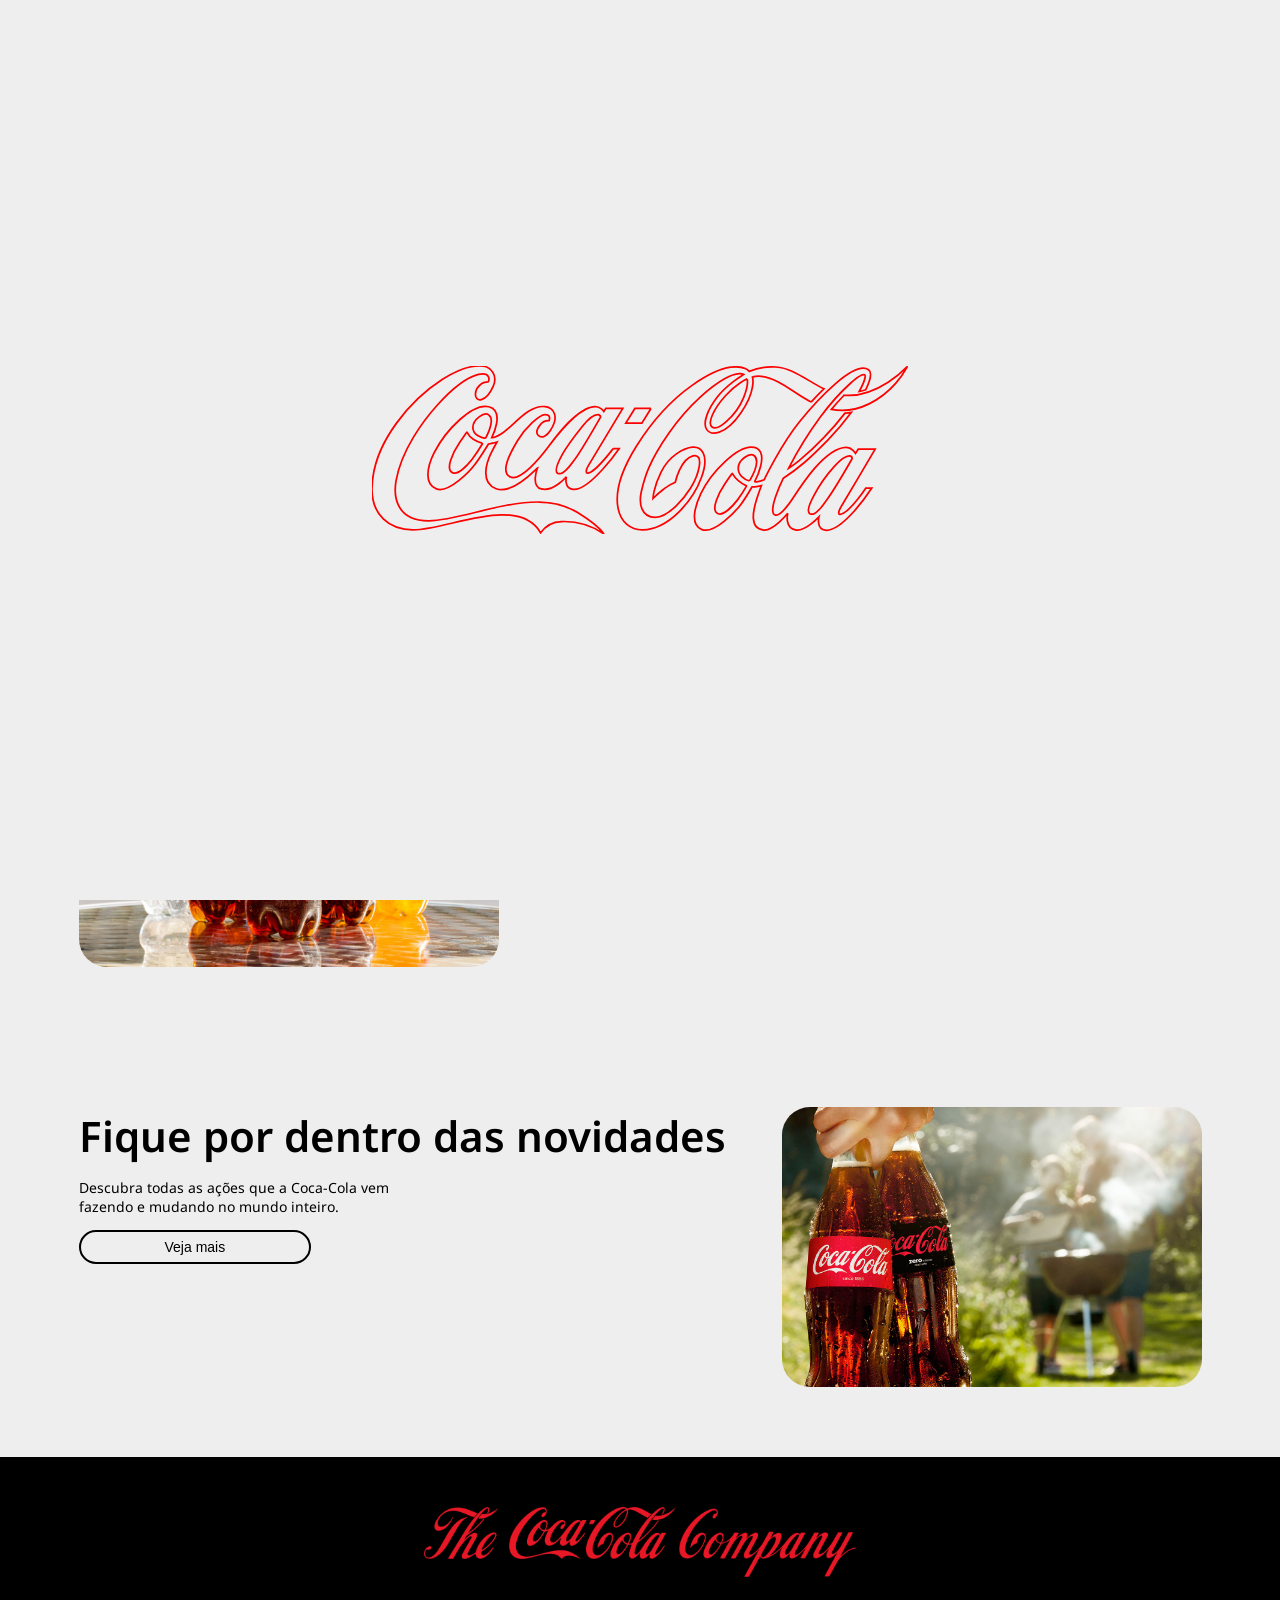
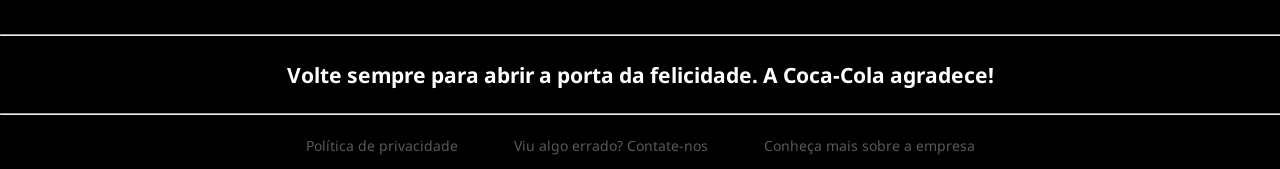
==== commit 9d1e6706: "refactor: improve navigation structure and enhance contact form functionality" ====
--- a/index.html
+++ b/index.html
@@ -26,14 +26,20 @@
 <nav class="navBar" id="navBar">
     <a role="button" href="" class="navImage"><img class="navImage" src="img/R.png" alt=""> </a>
     <div class="buttonsNavDiv" id="mobilenav">
-        <a role="button" href="index.html" class="menuLink">Início</a>
-        <a role="button" href="pages/productPage.php" class="menuLink">Produtos</a>
-        <a role="button" href="pages/news.html" class="menuLink">Novidades</a>
-        <a role="button" href="pages/about.html" class="menuLink">Sobre</a>
-        <a role="button" href="pages/contact.html" class="menuLink">Contato</a>
-        <button class="respButtons" id="mobileX" onclick="closeMobileMenu()">
-            <i class="fa-solid fa-x"></i>
-        </button>
+        <div class="rowsNavMobile">
+            <div class="buttonsNavCol">
+                <a role="button" href="index.html" class="menuLink">Início</a>
+                <a role="button" href="pages/productPage.php" class="menuLink">Produtos</a>
+                <a role="button" href="pages/news.html" class="menuLink">Novidades</a>
+                <a role="button" href="pages/about.html" class="menuLink">Sobre</a>
+                <a role="button" href="pages/contact.html" class="menuLink">Contato</a>
+            </div>
+            <div class="XNavRow">
+                <button class="respButtons" id="mobileX" onclick="closeMobileMenu()">
+                    <i class="fa-solid fa-x"></i>
+                </button>
+            </div>
+        </div>
         <hr class="hrNavMob"
             style="width: 100%; height: 2px; border-radius: 5px; outline: none; background-color: black;">
         <div class="navmobFooterDiv">
@@ -57,11 +63,11 @@
     </div>
 
     <div class="prodCard">
-        <img class="card01" src="img/products.jpg" alt="">
+        <img class="card01" id="card" src="img/products.jpg" alt="">
         <div>
-            <label class="labelCard" for="card01">Conheça nossos produtos</label>
+            <label class="labelCard" for="card">Conheça nossos produtos</label>
             <p class="paragraphCard">Descubra o merchandising oficial na Loja <br> Coca‑Cola. Uma coleção única para
-                você celebrar a <br>s sua conexão com a felicidade!</p>
+                você celebrar a <br> sua conexão com a felicidade!</p>
             <a href="pages/productPage.php">
                 <button type="button" class="buttonCard">Entre na loja</button>
             </a>
@@ -69,22 +75,22 @@
     </div>
     <div class="prodCard">
         <div>
-            <label class="labelCard" for="card01">Fique por dentro das novidades</label>
+            <label class="labelCard" for="card2">Fique por dentro das novidades</label>
             <p class="paragraphCard">Descubra todas as ações que a Coca‑Cola vem <br> fazendo e mudando no mundo
                 inteiro.</p>
             <a href="pages/news.html">
                 <button type="button" class="buttonCard">Veja mais</button>
             </a>
         </div>
-        <img class="card01" src="img/novidades.jpg" alt="">
+        <img class="card01" id="card2" src="img/novidades.jpg" alt="">
     </div>
 </main>
 
 <footer>
     <img class="footerIMG" src="img/cocacompany.png" alt="">
-    <hr style="color: white; width: 80%;">
+    <hr style="color: white; width: 100%;">
     <h2 style="text-align:center;">Volte sempre para abrir a porta da felicidade. A Coca-Cola agradece!</h2>
-    <hr style="color: white; width: 80%;">
+    <hr style="color: white; width: 100%;">
     <div class="footerBtns">
         <a class="ftrBTN" href="#">Política de privacidade</a>
         <a class="ftrBTN" href="pages/contact.html">Viu algo errado? Contate-nos</a>
--- a/style.css
+++ b/style.css
@@ -1,16 +1,14 @@
-
 
 .noto-sans-oie {
     font-family: "Noto Sans", sans-serif;
     font-optical-sizing: auto;
     font-weight: 10;
     font-style: normal;
-    font-variation-settings:
-      "wdth" 100;
-  }
-
-
-body{
+    font-variation-settings: "wdth" 100;
+}
+
+
+body {
     --bgcolor: rgb(238, 238, 238);
     font-family: "Noto Sans", sans-serif;
     padding: 0;
@@ -36,7 +34,7 @@
     padding: 0.5rem;
 }
 
-#mobilenavbtn{
+#mobilenavbtn {
     display: none;
 }
 
@@ -46,11 +44,11 @@
     align-items: center;
 }
 
-.navImage{
+.navImage {
     height: 4rem;
 }
 
-.respButtons{
+.respButtons {
     outline: none;
     background: none;
     border: none;
@@ -58,6 +56,7 @@
     cursor: pointer;
     color: black;
 }
+
 footer {
     margin-top: auto;
     text-align: center;
@@ -70,17 +69,20 @@
     width: 100%;
     height: fit-content;
 }
+
 @keyframes rotateCan {
     0% {
         transform: rotate(0deg);
-    } 
+    }
     100% {
         transform: rotate(360deg);
     }
 }
+
 #mobileBars {
     color: black;
 }
+
 .navImage:hover {
     animation: rotateCan 2s;
     transform-origin: center center;
@@ -89,7 +91,7 @@
 .menuLink {
     margin: 1rem;
     text-decoration: none;
-    color:black; 
+    color: black;
 }
 
 .menuLink:hover {
@@ -105,6 +107,7 @@
     flex-direction: column;
     padding: 6rem;
 }
+
 .LoadingScreen.loading {
     position: fixed;
     inset: 0;
@@ -120,20 +123,20 @@
     overflow: hidden;
 }
 
-.LoadingScreen{
+.LoadingScreen {
     display: none;
 }
 
 @keyframes path-line {
     0% {
-      stroke-dashoffset: 1;
-      fill: transparent;
+        stroke-dashoffset: 1;
+        fill: transparent;
     }
     100% {
-      stroke-dashoffset: 0;
-      fill: red;
-    }
-  } 
+        stroke-dashoffset: 0;
+        fill: red;
+    }
+}
 
 .LoadingScreen svg {
     height: 12rem;
@@ -149,11 +152,11 @@
     animation: path-line 2000ms ease-in-out infinite;
 }
 
-.mainImage{
+.mainImage {
     width: 35rem;
 }
 
-.prodCard{
+.prodCard {
     padding: 5rem;
     display: flex;
     gap: 4rem;
@@ -162,11 +165,12 @@
     flex-direction: row;
 }
 
-.labelCard{
+.labelCard {
     font-size: 3rem;
     font-weight: 600;
 
 }
+
 .buttonCard {
     outline: none;
     font-size: 1rem;
@@ -187,12 +191,12 @@
     border-radius: 2rem;
 }
 
-.footerIMG{
+.footerIMG {
     padding: 50px;
     height: 5rem;
 }
 
-.footerBtns{
+.footerBtns {
     display: flex;
     justify-content: center;
     align-items: center;
@@ -217,92 +221,108 @@
 body:has(.mobileactive) .buttonsNavDiv {
     display: flex;
 }
+
 #mobileX {
     display: none;
 }
+
 body:has(.mobileactive) #mobileX {
-    display: block;
-        position: absolute;
-        right: 10rem;
-        top: 7rem;
-}
-
-.hrNavMob{
+    display: flex;
+    margin-top: 1.5rem;
+    font-size: 1.5rem;
+}
+
+body:has(.mobileactive) .rowsNavMobile {
+    display: flex;
+    flex-direction: row;
+    width: 100%;
+    justify-content: flex-start;
+}
+
+body:has(.mobileactive) .XNavRow {
+    display: flex;
+    flex-direction: row;
+    width: 100%;
+    justify-content: flex-end;
+}
+
+body:has(.mobileactive) .buttonsNavCol {
+    display: flex;
+    flex-direction: column;
+    font-size: 2rem;
+}
+
+.hrNavMob {
     display: none;
 }
+
 body:has(.mobileactive) .hrNavMob {
     display: flex;
 }
+
 body:has(.mobileactive) .navmobFooterDiv {
     display: flex;
     justify-content: center;
     align-items: center;
     width: 100%;
 }
-.navmobFooterDiv{
+
+.navmobFooterDiv {
     display: none;
 }
+
 body:has(.mobileactive) .navmobFooter {
     width: 20rem;
 }
-@media (max-width: 1280px){
+
+@media (max-width: 1280px) {
     html {
         font-size: 14px;
     }
-    body:has(.mobileactive) #mobileX {
-        display: block;
-            position: absolute;
-            right: 10rem;
-            top: 11rem;
-    }
-  }
-
-  @media (max-width: 720px){
+}
+
+@media (max-width: 720px) {
     html {
         font-size: 12px;
     }
+
     .prodCard {
         flex-direction: column;
         justify-content: center;
         align-items: center;
     }
-    .prodCard:nth-of-type(3){
+
+    .prodCard:nth-of-type(3) {
         flex-direction: column-reverse;
     }
-    .prodCard > div{
+
+    .prodCard > div {
         display: flex;
         flex-direction: column;
     }
-    .prodCard > img{
+
+    .prodCard > img {
         width: 100%;
     }
-    .menuLink{
+
+    .menuLink {
         font-size: 20px;
     }
-    body:has(.mobileactive) #mobileX {
-        display: block;
-            position: absolute;
-            right: 10rem;
-            top: 14rem;
-    }
-    .navImage{
+
+    .navImage {
         height: 5rem;
     }
-    .respButtons{
+
+    .respButtons {
         font-size: 24px;
     }
-  }
-  @media (max-width: 500px){
+}
+
+@media (max-width: 500px) {
     html {
         font-size: 10px;
     }
-    body:has(.mobileactive) #mobileX {
-        display: block;
-            position: absolute;
-            right: 10rem;
-            top: 20rem;
-    }
-  }
+}
 
 @media (max-width: 1000px) {
     .buttonsNavDiv {
@@ -315,17 +335,18 @@
         flex-direction: column;
         justify-content: center;
         align-items: flex-start;
-    }
-
-    .navBar.mobileactive{
+        z-index: 2;
+    }
+
+    .navBar.mobileactive {
         height: 100%;
     }
 
-    .navBar{
+    .navBar {
         gap: 60%;
     }
 
-    #mobilenavbtn{
+    #mobilenavbtn {
         display: block;
     }
 
@@ -347,6 +368,7 @@
     border-radius: 1rem;
     background-color: firebrick;
 }
+
 .formContainer > form {
     display: flex;
     justify-content: center;
@@ -362,6 +384,7 @@
     outline: none;
     font-size: 1rem;
 }
+
 .formContainer > form > button {
     outline: none;
     border: none;
@@ -378,7 +401,7 @@
 }
 
 
-.formContainer > form > input::-webkit-file-upload-button{
+.formContainer > form > input::-webkit-file-upload-button {
     outline: none;
     border: none;
     padding: 0.5rem;
@@ -386,10 +409,10 @@
     background-color: white;
     cursor: pointer;
 }
-.formContainer > form > input::-webkit-file-upload-button:hover{
+
+.formContainer > form > input::-webkit-file-upload-button:hover {
     background-color: var(--bgcolor);
 }
-
 
 
 .container {
@@ -399,9 +422,11 @@
     flex-direction: row;
     padding-inline: 25rem;
     margin-block: 4rem;
+
     flex-wrap: wrap;
     gap: 4rem;
 }
+
 .container > .productCard {
     display: flex;
     justify-content: center;
@@ -413,12 +438,14 @@
     border-radius: 1rem;
     box-shadow: 0 0 0.7rem black;
 }
+
 .container > .productCard > img {
     border-radius: 0.4rem;
     object-fit: contain;
     width: 13rem;
     height: 11rem;
 }
+
 .createProduct {
     margin-top: 1rem;
     outline: none;
@@ -441,16 +468,249 @@
     margin-bottom: 0.1rem;
     margin-top: 0.6rem;
 }
+
 .productCard > p:nth-of-type(2) {
     margin-top: 0.1rem;
     opacity: 40%;
 }
+
 .productCard > p:nth-of-type(3) {
     margin-top: 0.1rem;
     font-size: 1rem;
     font-weight: 400;
 }
+
 .productCard > p:nth-of-type(4) {
     font-weight: 600;
     font-size: 2rem;
 }
+
+/* ABOUT PAGE */
+.mainAbout {
+    display: flex;
+    justify-content: center;
+    align-items: center;
+    flex-direction: column;
+    min-width: 50vw;
+    width: 50rem;
+    padding: 2rem;
+    z-index: 1;
+}
+
+.aboutIMG {
+    position: relative;
+    display: flex;
+    justify-content: center;
+    align-items: center;
+    width: 100%;
+}
+
+.aboutIMG > img {
+    border-radius: 2rem;
+    width: 100%;
+    height: 35rem;
+    object-fit: cover;
+}
+
+.overText {
+    backdrop-filter: brightness(0.5);
+    position: absolute;
+    display: flex;
+    top: 50%;
+    font-weight: 900;
+    width: 100%;
+    height: 100%;
+    border-radius: 2rem;
+    text-align: center;
+    align-items: center;
+    justify-content: center;
+    color: white;
+    box-shadow: black 0 0 0.5rem;
+    font-size: 3rem;
+    left: 50%;
+    transform: translate(-50%, -50%);
+}
+
+.aboutText {
+    width: 100%;
+    padding-top: 1rem;
+    text-align: start;
+}
+
+.pourpose {
+    display: flex;
+    justify-content: center;
+    flex-direction: row;
+    padding: 5rem 0;
+    gap: 2rem;
+}
+.pourpose:nth-child(even) {
+    flex-direction: row-reverse;
+}
+.pourpose > img {
+    width: 30rem;
+    border-radius: 2rem;
+}
+
+.pourpose > div {
+    width: 25rem;
+    padding: 2rem;
+    border-radius: 2rem;
+    background-color: var(--bgcolor);
+    box-shadow: black -4px 4px 1rem;
+}
+
+.pourpose > div > h1 {
+    font-size: 2rem;
+    display: flex;
+    gap: 2rem;
+}
+
+.pourpose > div > p {
+    font-size: 1.5rem;
+    display: flex;
+    gap: 2rem;
+}
+
+/* NEWS */
+.news {
+    display: flex;
+    justify-content: center;
+    align-items: center;
+    flex-direction: column;
+    padding: 2rem;
+    width: 50%;
+}
+.aspartame {
+    text-align: center;
+    display: flex;
+    justify-content: center;
+    align-items: center;
+    flex-direction: column;
+}
+.aspartame>p {
+    text-align: left;
+}
+.aspartame > img {
+    box-shadow: black 0 0 0.5rem;
+    width: 100%;
+    height: 35rem;
+    border-radius: 2rem;
+    object-fit: cover;
+}
+
+.contact_container {
+    display: flex;
+    text-align: center;
+    color: black;
+    margin-block: 2rem;
+    justify-content: center;
+    align-items: center;
+    flex-direction: column;
+    padding: 1rem 7rem;
+    border-radius: 1rem;
+    background-color: white;
+}
+
+.contact_container > form {
+    display: flex;
+    text-align: center;
+    justify-content: center;
+    align-items: center;
+    flex-direction: column;
+    gap: 1rem;
+}
+
+.contact_container > form > input, textarea {
+    resize: none;
+    padding: 0.5rem 1rem;
+    border-radius: 0.5rem;
+    border: 1px solid black;
+    outline: none;
+    font-size: 1rem;
+}
+
+.contact_container > form > input:invalid, textarea:invalid {
+    border: 1px solid red;
+}
+.contact_container > form > select {
+    padding: 0.5rem 1rem;
+    border-radius: 0.5rem;
+    border: 1px solid black;
+    outline: none;
+    font-size: 1rem;
+}
+
+.contact_container > form > a {
+    outline: none;
+    text-decoration: none;
+    border: 1px solid black;
+    background-color: white;
+    color: black;
+    font-size: 1rem;
+    padding: 0.5rem 2rem;
+    border-radius: 0.5rem;
+}
+.contact_container > form > a:disabled {
+    cursor: auto;
+    background-color: var(--bgcolor);
+    opacity: 50%;
+}
+
+.contact_container > form > a:hover {
+    background-color: var(--bgcolor);
+    cursor: pointer;
+}
+
+@media (max-width: 850px) {
+    .pourpose {
+        justify-content: center;
+        align-items: center;
+        flex-direction: column;
+    }
+    .pourpose:nth-child(even) {
+        justify-content: center;
+        align-items: center;
+        flex-direction: column;
+    }
+
+    .aboutIMG {
+        position: relative;
+        display: flex;
+        justify-content: center;
+        align-items: center;
+        width: 90%;
+    }
+
+    .aboutIMG > img {
+        border-radius: 2rem;
+        width: 90%;
+        height: 35rem;
+        object-fit: cover;
+    }
+
+    .overText {
+        backdrop-filter: brightness(0.5);
+        position: absolute;
+        display: flex;
+        top: 50%;
+        font-weight: 900;
+        width: 90%;
+        height: 100%;
+        border-radius: 2rem;
+        text-align: center;
+        align-items: center;
+        justify-content: center;
+        color: white;
+        box-shadow: black 0 0 0.5rem;
+        font-size: 3rem;
+        left: 50%;
+        transform: translate(-50%, -50%);
+    }
+
+    .aboutText {
+        width: 70%;
+        padding-top: 1rem;
+        text-align: start;
+    }
+}
